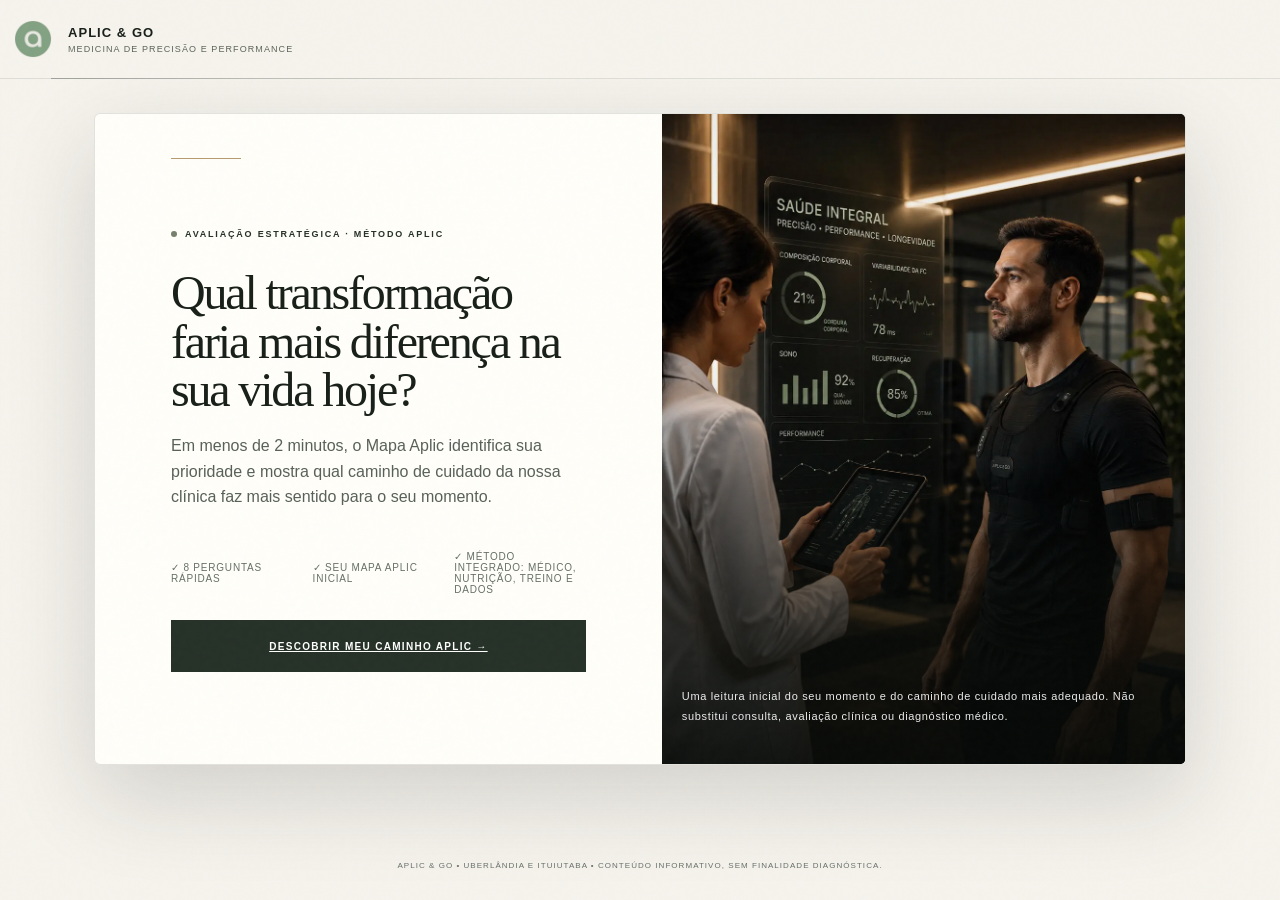
==== clinica.html @ 242507d2 "feat(funis): hospeda os dois funis em aplicgo.com/clinica e /dr-matheus - clinica.html (Instagram da" ====
<!doctype html>
<html lang="pt-BR">
<head>
  <meta charset="utf-8" />
  <meta name="viewport" content="width=device-width, initial-scale=1, viewport-fit=cover" />
  <meta name="theme-color" content="#6f7c5e" />
  <title>Avaliação Estratégica · Mapa Aplic | Aplic &amp; Go</title>

  <meta name="theme-color" content="#263128">
  <meta name="color-scheme" content="light">
  <meta name="format-detection" content="telephone=no">
  <meta name="description" content="Avaliação Estratégica da Aplic & Go: descubra sua prioridade e o caminho de cuidado do Método Aplic em menos de 2 minutos.">
  <link rel="preload" href="/assets/hero-clinica-m.webp" as="image" type="image/webp" media="(max-width:959px)">
  <link rel="preload" href="/assets/hero-clinica-d.webp" as="image" type="image/webp" media="(min-width:960px)">
  <link rel="icon" href="/assets/aplic-mark.png" type="image/png">

  <meta name="description" content="Avaliação estratégica de corpo, metabolismo, energia, performance e longevidade." />
  <style>
    :root{
      --olive:#6f7c5e;
      --olive-dark:#4c5842;
      --olive-soft:#aab39e;
      --nude:#d9c4ae;
      --sand:#eee6dc;
      --off:#fbfaf7;
      --ink:#1f2520;
      --muted:#687069;
      --line:#dfe3dc;
      --white:#ffffff;
      --danger:#a04444;
      --warning:#a3742f;
      --success:#496949;
      --shadow:0 24px 70px rgba(35,45,35,.12);
      --radius:24px;
    }
    *{box-sizing:border-box}
    html{scroll-behavior:smooth}
    body{
      margin:0;
      min-height:100vh;
      font-family:Inter, ui-sans-serif, -apple-system, BlinkMacSystemFont, "Segoe UI", sans-serif;
      color:var(--ink);
      background:
        radial-gradient(circle at 85% 10%, rgba(217,196,174,.40), transparent 30%),
        radial-gradient(circle at 10% 90%, rgba(111,124,94,.16), transparent 32%),
        var(--off);
    }
    button,input,select,textarea{font:inherit}
    button{cursor:pointer}
    a{color:inherit}
    .hidden{display:none!important}
    .app-shell{min-height:100vh; display:flex; flex-direction:column}
    .topbar{
      position:sticky; top:0; z-index:20;
      display:flex; align-items:center; justify-content:space-between;
      padding:16px clamp(18px,4vw,48px);
      background:rgba(251,250,247,.88);
      backdrop-filter:blur(16px);
      border-bottom:1px solid rgba(76,88,66,.08);
    }
    .brand{display:flex;align-items:center;gap:12px}
    .brand-mark{
      width:40px;height:40px;border-radius:50%;
      display:grid;place-items:center;
      background:var(--olive);color:white;font-weight:800;font-size:22px;
      box-shadow:0 8px 22px rgba(76,88,66,.24)
    }
    .brand-copy strong{display:block;font-size:14px;letter-spacing:.02em}
    .brand-copy span{font-size:12px;color:var(--muted)}
    .top-actions{display:flex;gap:8px}
    .ghost-btn{
      border:1px solid var(--line); background:rgba(255,255,255,.65);
      color:var(--ink); border-radius:999px; padding:10px 14px; font-weight:700;
    }
    .main{
      width:min(980px,100%);
      margin:0 auto;
      padding:28px clamp(16px,4vw,36px) 80px;
      flex:1;
    }
    .progress-wrap{margin-bottom:18px}
    .progress-meta{display:flex;justify-content:space-between;color:var(--muted);font-size:12px;margin-bottom:8px}
    .progress{height:7px;background:#e6e9e2;border-radius:999px;overflow:hidden}
    .progress > span{display:block;height:100%;width:0;background:linear-gradient(90deg,var(--olive),var(--olive-soft));transition:width .35s ease}
    .card{
      background:rgba(255,255,255,.9);
      border:1px solid rgba(76,88,66,.11);
      border-radius:var(--radius);
      box-shadow:var(--shadow);
      overflow:hidden;
    }
    .screen{display:none;animation:fade .24s ease}
    .screen.active{display:block}
    @keyframes fade{from{opacity:0;transform:translateY(8px)}to{opacity:1;transform:none}}
    .hero{
      display:grid;grid-template-columns:1.12fr .88fr;min-height:600px
    }
    .hero-copy{padding:clamp(30px,6vw,64px);display:flex;flex-direction:column;justify-content:center}
    .eyebrow{
      display:inline-flex;align-items:center;gap:8px;width:max-content;
      padding:8px 12px;border-radius:999px;background:#eef1eb;color:var(--olive-dark);
      font-size:12px;font-weight:800;letter-spacing:.08em;text-transform:uppercase
    }
    h1,h2,h3,p{margin-top:0}
    h1{font-size:clamp(38px,6vw,70px);line-height:1.02;letter-spacing:-.045em;margin:22px 0 18px}
    h2{font-size:clamp(28px,4vw,44px);line-height:1.08;letter-spacing:-.03em;margin-bottom:12px}
    h3{font-size:20px;margin-bottom:8px}
    .lead{font-size:clamp(17px,2vw,21px);line-height:1.55;color:#4d554e;max-width:650px}
    .trust-row{display:flex;gap:18px;flex-wrap:wrap;margin:26px 0;color:var(--muted);font-size:13px}
    .trust-row span{display:flex;gap:7px;align-items:center}
    .primary-btn,.secondary-btn{
      border:0;border-radius:14px;padding:15px 20px;font-weight:800;transition:.2s;
      display:inline-flex;align-items:center;justify-content:center;gap:8px
    }
    .primary-btn{background:var(--olive-dark);color:white;box-shadow:0 12px 26px rgba(76,88,66,.24)}
    .primary-btn:hover{transform:translateY(-1px);background:#404b38}
    .secondary-btn{background:#eef1eb;color:var(--olive-dark)}
    .hero-art{
      position:relative;min-height:420px;overflow:hidden;
      background:
        linear-gradient(160deg,rgba(33,43,33,.12),rgba(33,43,33,.5)),
        linear-gradient(135deg,#b7bda9,#6c775f 60%,#353e34);
    }
    .hero-art::before,.hero-art::after{
      content:"";position:absolute;border-radius:50%;border:1px solid rgba(255,255,255,.26)
    }
    .hero-art::before{width:410px;height:410px;right:-140px;top:-80px}
    .hero-art::after{width:260px;height:260px;left:-70px;bottom:-60px}
    .art-content{position:absolute;inset:0;padding:38px;display:flex;flex-direction:column;justify-content:flex-end;color:white}
    .art-number{font-family:Georgia,serif;font-size:84px;line-height:.8;opacity:.9}
    .art-content p{max-width:330px;line-height:1.5;margin-top:22px;color:rgba(255,255,255,.86)}
    .question{padding:clamp(26px,5vw,52px)}
    .question-head{margin-bottom:26px}
    .question-head small{display:block;color:var(--olive-dark);font-weight:800;text-transform:uppercase;letter-spacing:.08em;margin-bottom:10px}
    .question-head p{color:var(--muted);line-height:1.5}
    .options{display:grid;gap:12px}
    .options.two{grid-template-columns:repeat(2,minmax(0,1fr))}
    .option{
      position:relative;width:100%;text-align:left;border:1px solid var(--line);
      background:white;border-radius:16px;padding:17px 18px;color:var(--ink);
      transition:.18s;display:flex;align-items:flex-start;gap:12px;line-height:1.35
    }
    .option:hover{border-color:var(--olive-soft);transform:translateY(-1px)}
    .option.selected{border-color:var(--olive);background:#f0f3ed;box-shadow:0 0 0 2px rgba(111,124,94,.12)}
    .option-icon{
      flex:0 0 30px;width:30px;height:30px;border-radius:10px;background:#eef1eb;
      display:grid;place-items:center;color:var(--olive-dark);font-weight:900
    }
    .option strong{display:block;margin-bottom:3px}
    .option span{font-size:13px;color:var(--muted)}

    .micro-insight{
      margin-top:18px;padding:14px 16px;border-radius:14px;
      background:#f0f3ed;border:1px solid #dce3d7;
      color:#4b554b;font-size:13px;line-height:1.55
    }
    .micro-insight strong{color:var(--olive-dark)}
    .micro-insight a{color:var(--olive-dark);font-weight:800;text-decoration:underline;text-underline-offset:3px}

    .question-actions{display:flex;justify-content:space-between;gap:12px;margin-top:28px}
    .back-btn{border:0;background:transparent;color:var(--muted);font-weight:800;padding:14px}
    .range-box{padding:24px;background:#f6f7f4;border:1px solid var(--line);border-radius:18px}
    .range-value{font-size:48px;font-weight:900;color:var(--olive-dark);text-align:center}
    input[type="range"]{width:100%;accent-color:var(--olive);margin:18px 0}
    .range-labels{display:flex;justify-content:space-between;color:var(--muted);font-size:12px}
    .insight{
      padding:clamp(28px,5vw,52px);
      background:linear-gradient(145deg,#374137,#596450);
      color:white;min-height:430px;display:flex;flex-direction:column;justify-content:center
    }
    .insight .eyebrow{background:rgba(255,255,255,.12);color:white}
    .insight h2{max-width:720px;margin-top:22px}
    .insight p{max-width:720px;color:rgba(255,255,255,.82);font-size:17px;line-height:1.65}
    .source{
      margin-top:20px;padding-top:18px;border-top:1px solid rgba(255,255,255,.18);
      font-size:12px;color:rgba(255,255,255,.72);line-height:1.5
    }
    .source a{text-decoration:underline;text-underline-offset:3px}
    .form-grid{display:grid;grid-template-columns:repeat(2,minmax(0,1fr));gap:15px}
    .field{display:flex;flex-direction:column;gap:7px}
    .field.full{grid-column:1/-1}
    label{font-size:13px;font-weight:800;color:#3f463f}
    input[type="text"],input[type="email"],input[type="tel"],input[type="number"],input[type="date"],select,textarea{
      width:100%;border:1px solid var(--line);border-radius:13px;padding:14px 15px;
      background:white;color:var(--ink);outline:none
    }
    input:focus,select:focus,textarea:focus{border-color:var(--olive);box-shadow:0 0 0 3px rgba(111,124,94,.12)}
    textarea{min-height:105px;resize:vertical}
    .consent{display:flex;gap:10px;align-items:flex-start;margin-top:18px;color:var(--muted);font-size:12px;line-height:1.45}
    .consent input{margin-top:3px;accent-color:var(--olive)}
    .result{padding:clamp(28px,6vw,60px)}
    .result-badge{display:inline-flex;padding:8px 12px;border-radius:999px;background:#eef1eb;color:var(--olive-dark);font-weight:900;font-size:12px}
    .result-grid{display:grid;grid-template-columns:1.2fr .8fr;gap:20px;margin-top:24px}
    .result-panel{border:1px solid var(--line);border-radius:18px;padding:22px;background:#fafbf8}
    .result-panel p{color:var(--muted);line-height:1.58}
    .result-list{display:grid;gap:10px;margin:16px 0 0;padding:0;list-style:none}
    .result-list li{display:flex;gap:9px;align-items:flex-start}
    .result-list li::before{content:"✓";color:var(--olive-dark);font-weight:900}
    .score-ring{
      width:150px;height:150px;border-radius:50%;margin:0 auto 16px;
      display:grid;place-items:center;background:conic-gradient(var(--olive) 0deg,#e4e8e0 0deg);
      position:relative
    }
    .score-ring::before{content:"";position:absolute;width:118px;height:118px;border-radius:50%;background:white}
    .score-ring strong{position:relative;font-size:40px;color:var(--olive-dark)}
    .score-note{text-align:center;font-size:12px;color:var(--muted)}
    footer{padding:22px;text-align:center;color:var(--muted);font-size:11px}
    .toast{
      position:fixed;right:18px;bottom:18px;z-index:100;
      background:#202720;color:white;padding:13px 16px;border-radius:12px;box-shadow:var(--shadow);
      opacity:0;transform:translateY(10px);pointer-events:none;transition:.2s
    }
    .toast.show{opacity:1;transform:none}
    /* ADMIN */
    .admin-shell{min-height:100vh;background:#f4f5f2}
    .admin-header{
      display:flex;justify-content:space-between;align-items:center;gap:16px;
      padding:18px clamp(18px,4vw,44px);background:#263027;color:white;position:sticky;top:0;z-index:30
    }
    .admin-header h1{font-size:20px;margin:0;letter-spacing:-.01em}
    .admin-actions{display:flex;gap:8px;flex-wrap:wrap}
    .admin-actions button{border:1px solid rgba(255,255,255,.18);background:rgba(255,255,255,.08);color:white;border-radius:10px;padding:9px 11px;font-weight:800}
    .admin-main{max-width:1500px;margin:auto;padding:24px}
    .metrics{display:grid;grid-template-columns:repeat(4,minmax(0,1fr));gap:14px;margin-bottom:18px}
    .metric{background:white;border:1px solid #e0e3dd;border-radius:16px;padding:18px}
    .metric span{color:var(--muted);font-size:12px;font-weight:800;text-transform:uppercase;letter-spacing:.06em}
    .metric strong{display:block;font-size:32px;margin-top:6px}
    .filters{display:grid;grid-template-columns:2fr repeat(4,1fr);gap:10px;background:white;padding:14px;border:1px solid #e0e3dd;border-radius:16px;margin-bottom:14px}
    .filters input,.filters select{padding:10px 12px}
    .table-wrap{overflow:auto;background:white;border:1px solid #e0e3dd;border-radius:16px}
    table{width:100%;border-collapse:collapse;min-width:1050px}
    th,td{padding:13px 14px;border-bottom:1px solid #edf0ea;text-align:left;vertical-align:top;font-size:13px}
    th{font-size:11px;text-transform:uppercase;letter-spacing:.07em;color:var(--muted);background:#fafbf8;position:sticky;top:0}
    tr:hover td{background:#fbfcfa}
    .pill{display:inline-flex;padding:5px 9px;border-radius:999px;font-weight:900;font-size:11px}
    .pill.a,.pill.alta{background:#e6f0e5;color:#3d633f}
    .pill.b,.pill.media{background:#fff0d7;color:#8c6429}
    .pill.c,.pill.baixa{background:#f3e5e5;color:#8d4141}
    .link-btn{border:0;background:transparent;color:var(--olive-dark);font-weight:900;text-decoration:underline;text-underline-offset:3px}
    .empty{padding:50px;text-align:center;color:var(--muted)}
    .modal{
      position:fixed;inset:0;z-index:80;background:rgba(20,25,20,.55);
      display:none;align-items:center;justify-content:center;padding:18px
    }
    .modal.open{display:flex}
    .modal-card{width:min(900px,100%);max-height:92vh;overflow:auto;background:white;border-radius:20px;box-shadow:var(--shadow)}
    .modal-head{display:flex;justify-content:space-between;gap:12px;padding:20px 22px;border-bottom:1px solid var(--line);position:sticky;top:0;background:white;z-index:2}
    .modal-head h2{font-size:24px;margin:0}
    .close-btn{border:0;width:36px;height:36px;border-radius:50%;background:#edf0ea;font-size:20px}
    .modal-body{padding:22px}
    .detail-grid{display:grid;grid-template-columns:repeat(3,minmax(0,1fr));gap:12px}
    .detail{background:#f7f8f5;border-radius:12px;padding:13px}
    .detail span{display:block;color:var(--muted);font-size:11px;text-transform:uppercase;font-weight:800;margin-bottom:5px}
    .detail strong{font-size:14px;word-break:break-word}
    .section-title{font-size:13px;text-transform:uppercase;letter-spacing:.08em;color:var(--olive-dark);margin:24px 0 10px}
    .message-box{background:#edf2ea;border:1px solid #dbe5d6;border-radius:14px;padding:16px;line-height:1.55}
    .admin-form{display:grid;grid-template-columns:repeat(2,minmax(0,1fr));gap:12px}
    .login-card{width:min(430px,100%);background:white;border-radius:20px;padding:30px;box-shadow:var(--shadow)}
    .login-card h2{margin-bottom:8px}
    .login-card p{color:var(--muted);line-height:1.5}
    .login-card .primary-btn{width:100%;margin-top:14px}
    @media (max-width:760px){
      .topbar{padding:12px 16px}
      .main{padding:18px 12px 60px}
      .hero{grid-template-columns:1fr;min-height:unset}
      .hero-copy{padding:30px 24px}
      .hero-art{min-height:260px}
      .options.two,.form-grid,.result-grid{grid-template-columns:1fr}
      .field.full{grid-column:auto}
      .question{padding:25px 20px}
      .question-actions{position:sticky;bottom:8px;background:rgba(255,255,255,.9);backdrop-filter:blur(12px);padding:8px;border-radius:14px}
      .metrics{grid-template-columns:repeat(2,1fr)}
      .filters{grid-template-columns:1fr 1fr}
      .filters input:first-child{grid-column:1/-1}
      .admin-main{padding:14px}
      .admin-header{align-items:flex-start}
      .admin-actions{justify-content:flex-end}
      .detail-grid,.admin-form{grid-template-columns:1fr}
    }
    .runtime-banner{display:none;margin:0 auto 14px;width:min(980px,calc(100% - 24px));padding:12px 15px;border-radius:12px;background:#fff0d7;color:#6b4d1f;font-size:13px;line-height:1.45;border:1px solid #efd7ad}
    .runtime-banner.show{display:block}
    @media (max-width:430px){
      h1{font-size:41px}
      .brand-copy span{display:none}
      .ghost-btn{padding:9px 11px}
      .metrics{grid-template-columns:1fr 1fr}
      .metric strong{font-size:27px}
    }
  
/* =========================================================
   APLIC&GO — REFINED EDITORIAL SYSTEM
   Visual layer only. Existing copy and funnel logic preserved.
   ========================================================= */
:root{
  --olive:#76806c;
  --olive-dark:#263128;
  --olive-deep:#172019;
  --olive-soft:#a8b39f;
  --sage:#cfd7c9;
  --nude:#d7c5b2;
  --sand:#ece5db;
  --off:#f6f3ed;
  --ink:#182019;
  --muted:#667067;
  --line:rgba(39,49,40,.15);
  --white:#fffefa;
  --gold:#b79a70;
  --shadow:0 32px 90px rgba(26,34,28,.16);
  --radius:6px;
}

html{background:var(--off)}
body{
  background:
    linear-gradient(rgba(246,243,237,.90),rgba(246,243,237,.96)),
    repeating-linear-gradient(90deg,rgba(38,49,40,.018) 0,rgba(38,49,40,.018) 1px,transparent 1px,transparent 64px),
    var(--off);
  color:var(--ink);
  font-family:Inter, ui-sans-serif, -apple-system, BlinkMacSystemFont, "Segoe UI", sans-serif;
}
body::before{
  content:"";
  position:fixed;
  inset:0;
  pointer-events:none;
  opacity:.035;
  z-index:999;
  background-image:url("data:image/svg+xml,%3Csvg viewBox='0 0 180 180' xmlns='http://www.w3.org/2000/svg'%3E%3Cfilter id='n'%3E%3CfeTurbulence type='fractalNoise' baseFrequency='.82' numOctaves='3' stitchTiles='stitch'/%3E%3C/filter%3E%3Crect width='100%25' height='100%25' filter='url(%23n)' opacity='.55'/%3E%3C/svg%3E");
}

.topbar{
  position:sticky;
  padding:20px clamp(20px,4vw,58px);
  background:rgba(246,243,237,.88);
  border-bottom:1px solid rgba(39,49,40,.11);
  box-shadow:none;
}
.topbar::after{
  content:"";
  position:absolute;
  left:clamp(20px,4vw,58px);
  right:clamp(20px,4vw,58px);
  bottom:-1px;
  height:1px;
  background:linear-gradient(90deg,var(--olive-dark),transparent 38%);
  opacity:.35;
}
.brand{gap:16px}
.brand-mark{
  width:42px;
  height:42px;
  border-radius:50%;
  background:var(--olive);
  color:var(--white);
  box-shadow:none;
  font-family:Georgia,"Times New Roman",serif;
  font-size:27px;
  font-weight:400;
  line-height:1;
}
.brand-mark span{transform:translateY(-1px)}
.brand-copy strong{
  font-size:13px;
  letter-spacing:.08em;
  text-transform:uppercase;
  font-weight:700;
}
.brand-copy span{
  margin-top:4px;
  color:#727a72;
  letter-spacing:.12em;
  text-transform:uppercase;
  font-size:9px;
}

.ghost-btn{
  padding:11px 17px;
  border-radius:0;
  border:1px solid rgba(38,49,40,.25);
  background:transparent;
  color:var(--olive-dark);
  text-transform:uppercase;
  letter-spacing:.12em;
  font-size:10px;
}
.ghost-btn:hover{background:var(--olive-dark);color:white}

.main{
  width:min(1120px,100%);
  padding-top:34px;
}
.progress-wrap{margin-bottom:18px}
.progress-meta{
  font-size:9px;
  letter-spacing:.16em;
  text-transform:uppercase;
}
.progress{height:2px;background:rgba(38,49,40,.11);border-radius:0}
.progress > span{background:linear-gradient(90deg,var(--olive-dark),var(--gold));}

.card{
  background:rgba(255,254,250,.94);
  border:1px solid rgba(38,49,40,.13);
  border-radius:var(--radius);
  box-shadow:var(--shadow);
}

.hero{
  grid-template-columns:1.04fr .96fr;
  min-height:650px;
}
.hero-copy{
  padding:clamp(38px,6vw,76px);
  position:relative;
}
.hero-copy::before{
  content:"";
  position:absolute;
  width:70px;
  height:1px;
  left:clamp(38px,6vw,76px);
  top:44px;
  background:var(--gold);
}
.eyebrow{
  margin-top:22px;
  border-radius:0;
  background:transparent;
  color:var(--olive-dark);
  padding:0;
  font-size:9px;
  letter-spacing:.2em;
}
.eyebrow::before{
  content:"";
  width:6px;
  height:6px;
  border-radius:50%;
  background:var(--olive);
}
h1,h2,h3{font-family:Georgia,"Times New Roman",serif;font-weight:400}
h1{
  max-width:720px;
  font-size:clamp(46px,6vw,78px);
  letter-spacing:-.045em;
  line-height:.98;
  margin:32px 0 24px;
}
h2{
  font-size:clamp(32px,4.5vw,50px);
  letter-spacing:-.03em;
  line-height:1.04;
}
h3{font-size:23px}
.lead{
  max-width:690px;
  color:#586159;
  font-size:clamp(16px,1.7vw,19px);
  line-height:1.72;
}
.trust-row{
  margin:32px 0;
  gap:22px;
  font-size:10px;
  letter-spacing:.08em;
  text-transform:uppercase;
}
.trust-row span{gap:8px}
.primary-btn,.secondary-btn{
  border-radius:0;
  min-height:52px;
  padding:15px 24px;
  text-transform:uppercase;
  letter-spacing:.13em;
  font-size:10px;
  font-weight:800;
}
.primary-btn{
  background:var(--olive-dark);
  box-shadow:none;
}
.primary-btn:hover{
  background:var(--olive-deep);
  transform:translateY(-2px);
  box-shadow:0 12px 28px rgba(23,32,25,.18);
}
.secondary-btn{
  border:1px solid rgba(38,49,40,.2);
  background:transparent;
}
.hero-art{
  min-height:520px;
  background:
    linear-gradient(180deg,rgba(19,25,20,.02),rgba(19,25,20,.34)),
    url("assets/hero.jpg") center center/cover no-repeat;
}
.hero-art::before{
  width:72%;
  height:72%;
  border-radius:50%;
  border:1px solid rgba(255,255,255,.32);
  right:-30%;
  top:-18%;
}
.hero-art::after{
  width:44%;
  height:44%;
  border-radius:50%;
  border:1px solid rgba(255,255,255,.22);
  left:-18%;
  bottom:-20%;
}
.art-content{
  padding:42px;
  background:linear-gradient(180deg,transparent 52%,rgba(16,23,18,.72));
}
.art-number{
  font-family:Georgia,"Times New Roman",serif;
  font-weight:400;
  letter-spacing:-.08em;
}
.art-content p{
  font-size:12px;
  letter-spacing:.06em;
  line-height:1.8;
  max-width:350px;
}

.question{
  padding:clamp(34px,6vw,68px);
}
.question-head{
  max-width:780px;
  margin-bottom:32px;
}
.question-head small{
  color:var(--olive);
  font-size:9px;
  letter-spacing:.2em;
}
.question-head p{
  max-width:650px;
  color:#6a726b;
}
.options{gap:10px}
.option{
  border-radius:0;
  border:1px solid rgba(38,49,40,.15);
  padding:20px 20px;
  background:rgba(255,254,250,.82);
  min-height:82px;
  align-items:center;
}
.option::after{
  content:"";
  position:absolute;
  right:15px;
  top:50%;
  width:22px;
  height:1px;
  background:rgba(38,49,40,.25);
  transform:translateY(-50%);
}
.option:hover{
  border-color:var(--olive);
  background:#f1f2ed;
  transform:none;
}
.option.selected{
  border-color:var(--olive-dark);
  background:var(--olive-dark);
  color:white;
  box-shadow:none;
}
.option.selected::after{background:rgba(255,255,255,.55)}
.option.selected span{color:rgba(255,255,255,.68)}
.option.selected .option-icon{
  color:var(--olive-dark);
  background:var(--sage);
}
.option-icon{
  border-radius:50%;
  background:#e4e8df;
  font-family:Georgia,"Times New Roman",serif;
  font-weight:400;
}
.option strong{
  font-family:Georgia,"Times New Roman",serif;
  font-size:17px;
  font-weight:400;
}
.option span{
  margin-top:5px;
  line-height:1.5;
  font-size:12px;
}
.back-btn{
  text-transform:uppercase;
  letter-spacing:.13em;
  font-size:9px;
}
.question-actions{
  margin-top:34px;
  border-top:1px solid rgba(38,49,40,.1);
  padding-top:20px;
}
.range-box{
  border-radius:0;
  background:#f0f1ec;
  padding:32px;
}
.range-value{
  font-family:Georgia,"Times New Roman",serif;
  font-size:58px;
  font-weight:400;
}
input[type="range"]{accent-color:var(--olive-dark)}
.range-labels{
  text-transform:uppercase;
  letter-spacing:.1em;
  font-size:9px;
}
.micro-insight{
  border-radius:0;
  padding:18px 20px;
  background:#eef0ea;
  border:0;
  border-left:2px solid var(--olive);
  font-family:Georgia,"Times New Roman",serif;
  font-size:14px;
  line-height:1.65;
}
.micro-insight strong{
  font-family:Inter,ui-sans-serif,sans-serif;
  text-transform:uppercase;
  letter-spacing:.09em;
  font-size:10px;
}

.form-grid{gap:16px}
label{
  font-size:9px;
  letter-spacing:.13em;
  text-transform:uppercase;
}
input[type="text"],input[type="email"],input[type="tel"],input[type="number"],input[type="date"],select,textarea{
  border-radius:0;
  border:0;
  border-bottom:1px solid rgba(38,49,40,.28);
  background:transparent;
  padding:15px 2px;
}
input:focus,select:focus,textarea:focus{
  border-color:var(--olive-dark);
  box-shadow:none;
}
.consent{
  border-top:1px solid rgba(38,49,40,.1);
  padding-top:18px;
}

.result{padding:clamp(36px,6vw,70px)}
.result-badge{
  border-radius:0;
  padding:0 0 10px;
  border-bottom:1px solid var(--gold);
  background:transparent;
  text-transform:uppercase;
  letter-spacing:.16em;
  font-size:9px;
}
.result-grid{gap:14px}
.result-panel{
  border-radius:0;
  padding:28px;
  background:#f2f2ed;
}
.score-ring{
  width:150px;height:150px;
  background:conic-gradient(var(--olive) 360deg,#e4e8e0 0deg);
}
.score-ring::before{background:#f2f2ed}
.score-ring strong{
  font-family:Georgia,"Times New Roman",serif;
  font-weight:400;
}

footer{
  text-transform:uppercase;
  letter-spacing:.13em;
  font-size:8px;
  padding:30px;
}

/* ADMIN */
.admin-shell{background:#eeeee9}
.admin-header{
  background:var(--olive-deep);
  padding:22px clamp(20px,4vw,54px);
}
.admin-header h1{
  font-family:Georgia,"Times New Roman",serif;
  font-size:25px;
  font-weight:400;
}
.admin-actions button{
  border-radius:0;
  text-transform:uppercase;
  letter-spacing:.1em;
  font-size:9px;
}
.metric,.filters,.table-wrap,.modal-card,.login-card{
  border-radius:0;
  box-shadow:none;
}
.metric{
  border-top:2px solid var(--olive);
  padding:22px;
}
.metric strong{
  font-family:Georgia,"Times New Roman",serif;
  font-weight:400;
}
th{
  background:#f0f1ec;
  letter-spacing:.12em;
}
.pill{border-radius:0}
.modal-card{border:1px solid rgba(38,49,40,.18)}
.modal-head h2{
  font-family:Georgia,"Times New Roman",serif;
  font-weight:400;
}
.close-btn{border-radius:0}
.detail,.message-box{border-radius:0}
.message-box{border-left:2px solid var(--olive);background:#edf0e9}

@media (max-width:760px){
  .topbar{padding:14px 16px}
  .topbar::after{left:16px;right:16px}
  .hero{grid-template-columns:1fr}
  .hero-copy{padding:40px 24px 34px}
  .hero-copy::before{left:24px;top:27px}
  .hero-art{min-height:390px;background-position:center 38%}
  .art-content{padding:26px}
  h1{font-size:43px;line-height:1.02}
  .question{padding:32px 20px}
  .options.two{grid-template-columns:1fr}
  .option{min-height:72px}
  .question-actions{
    border:1px solid rgba(38,49,40,.11);
    border-radius:0;
    padding:9px;
    background:rgba(246,243,237,.94);
  }
}


/* =========================================================
   V5 — MOBILE-FIRST HARDENING
   Mantém a direção editorial da Aplic&Go e evita sobreposição.
   ========================================================= */

*,
*::before,
*::after{
  box-sizing:border-box;
}

html{
  width:100%;
  max-width:100%;
  overflow-x:hidden;
  -webkit-text-size-adjust:100%;
  text-size-adjust:100%;
}

body{
  width:100%;
  min-width:0;
  max-width:100%;
  overflow-x:hidden;
}

img,
svg,
video,
canvas{
  display:block;
  max-width:100%;
  height:auto;
}

button,
input,
select,
textarea{
  max-width:100%;
  min-width:0;
  font:inherit;
}

.main,
.card,
.hero,
.hero-copy,
.hero-art,
.question,
.result,
.result-grid,
.form-grid,
.options,
.admin-main,
.metrics,
.filters,
.table-wrap{
  min-width:0;
  max-width:100%;
}

/* Breakpoints are progressive enhancement: mobile is the base. */
.main{
  width:100%;
  padding:18px 14px 38px;
}

.topbar{
  position:relative;
  width:100%;
  min-height:auto;
  padding:13px 14px;
  gap:10px;
  align-items:center;
}

.brand{
  min-width:0;
  flex:1 1 auto;
}

.brand-mark{
  flex:0 0 38px;
  width:38px;
  height:38px;
}

.brand-copy{
  min-width:0;
}

.brand-copy strong,
.brand-copy span{
  display:block;
  max-width:100%;
  overflow:hidden;
  text-overflow:ellipsis;
  white-space:nowrap;
}

.topbar .ghost-btn{
  flex:0 0 auto;
  min-height:38px;
  padding:9px 11px;
  font-size:9px;
}

.progress-wrap{
  width:100%;
  margin-bottom:12px;
}

.progress-meta{
  gap:8px;
}

.card{
  width:100%;
  overflow:hidden;
}

.hero{
  display:flex;
  flex-direction:column;
  min-height:0;
}

.hero-copy{
  width:100%;
  padding:38px 21px 30px;
  order:1;
}

.hero-copy::before{
  left:21px;
  top:25px;
  width:48px;
}

.eyebrow{
  max-width:100%;
  line-height:1.5;
}

h1{
  max-width:100%;
  margin:28px 0 18px;
  font-size:clamp(36px,10.8vw,48px);
  line-height:1.01;
  overflow-wrap:anywhere;
  hyphens:auto;
}

h2{
  max-width:100%;
  font-size:clamp(30px,8.7vw,42px);
  line-height:1.05;
  overflow-wrap:anywhere;
}

.lead{
  max-width:100%;
  font-size:16px;
  line-height:1.62;
}

.trust-row{
  display:grid;
  grid-template-columns:1fr;
  gap:10px;
  margin:25px 0;
}

.trust-row span{
  min-width:0;
}

.hero-copy .primary-btn,
.hero-copy .secondary-btn{
  width:100%;
}

.hero-art{
  background-image:url("assets/hero.jpg");
  background-image:-webkit-image-set(url("assets/hero-m.webp") 1x);
  background-image:image-set(url("assets/hero-m.webp") type("image/webp"), url("assets/hero.jpg") type("image/jpeg"));
  order:2;
  width:100%;
  min-height:320px;
  aspect-ratio:4 / 4.3;
  background-position:center 36%;
}

.art-content{
  width:100%;
  padding:22px 20px;
}

.art-number{
  font-size:clamp(44px,14vw,68px);
}

.art-content p{
  max-width:100%;
  font-size:11px;
}

.question{
  width:100%;
  padding:29px 18px 20px;
}

.question-head{
  width:100%;
  margin-bottom:24px;
}

.question-head p{
  max-width:100%;
  font-size:14px;
  line-height:1.6;
}

.options,
.options.two,
.options.three{
  display:grid;
  grid-template-columns:minmax(0,1fr);
  width:100%;
  gap:9px;
}

.option{
  position:relative;
  display:grid;
  grid-template-columns:38px minmax(0,1fr);
  width:100%;
  min-width:0;
  min-height:70px;
  padding:15px 42px 15px 13px;
  gap:11px;
}

.option > div,
.option-copy{
  min-width:0;
}

.option strong,
.option span{
  max-width:100%;
  overflow-wrap:anywhere;
}

.option strong{
  font-size:16px;
  line-height:1.22;
}

.option span{
  font-size:12px;
  line-height:1.42;
}

.option::after{
  right:12px;
  width:17px;
}

.option-icon{
  width:38px;
  height:38px;
  flex:0 0 38px;
}

.range-box{
  width:100%;
  padding:24px 16px;
}

.range-value{
  font-size:50px;
}

input[type="range"]{
  width:100%;
}

.micro-insight{
  width:100%;
  padding:16px;
  overflow-wrap:anywhere;
}

.question-actions{
  position:static;
  display:grid;
  grid-template-columns:minmax(0,.72fr) minmax(0,1.28fr);
  width:100%;
  gap:8px;
  margin-top:24px;
  padding:9px 0 0;
  background:transparent;
  border:0;
  border-top:1px solid rgba(38,49,40,.1);
}

.question-actions button{
  width:100%;
  min-width:0;
  min-height:48px;
  padding:12px 10px;
  white-space:normal;
  line-height:1.25;
}

.form-grid{
  display:grid;
  grid-template-columns:minmax(0,1fr);
  width:100%;
  gap:15px;
}

.field,
.field.full{
  width:100%;
  grid-column:auto;
  min-width:0;
}

input[type="text"],
input[type="email"],
input[type="tel"],
input[type="number"],
input[type="date"],
select,
textarea{
  display:block;
  width:100%;
  min-height:48px;
  font-size:16px; /* evita zoom automático no iPhone */
}

select{
  padding-right:30px;
}

.consent{
  display:grid;
  grid-template-columns:20px minmax(0,1fr);
  align-items:start;
  gap:10px;
  width:100%;
}

.result{
  width:100%;
  padding:31px 18px;
}

.result-grid{
  display:grid;
  grid-template-columns:minmax(0,1fr);
  width:100%;
  gap:12px;
}

.result-panel{
  width:100%;
  padding:22px 17px;
}

.score-ring{
  width:128px;
  height:128px;
}

.result .primary-btn,
.result .secondary-btn{
  width:100%;
}

/* Painel administrativo responsivo */
.admin-header{
  display:grid;
  grid-template-columns:minmax(0,1fr);
  gap:14px;
  padding:18px 14px;
}

.admin-header h1{
  max-width:100%;
  font-size:23px;
  overflow-wrap:anywhere;
}

.admin-actions{
  display:grid;
  grid-template-columns:repeat(2,minmax(0,1fr));
  width:100%;
  gap:8px;
}

.admin-actions button{
  width:100%;
  min-width:0;
  padding:11px 8px;
  white-space:normal;
}

.admin-main{
  width:100%;
  padding:16px 12px 32px;
}

.metrics{
  display:grid;
  grid-template-columns:repeat(2,minmax(0,1fr));
  gap:9px;
}

.metric{
  min-width:0;
  padding:17px 13px;
}

.metric strong{
  font-size:27px;
}

.filters{
  display:grid;
  grid-template-columns:minmax(0,1fr);
  width:100%;
  gap:9px;
  padding:12px;
}

.filters input,
.filters select{
  width:100%;
}

.table-wrap{
  width:100%;
  overflow-x:auto;
  -webkit-overflow-scrolling:touch;
  border:1px solid rgba(38,49,40,.1);
}

table{
  min-width:860px;
}

.modal{
  align-items:flex-end;
  padding:0;
}

.modal-card{
  width:100%;
  max-width:100%;
  max-height:92dvh;
  margin:0;
  overflow-y:auto;
  border-radius:0;
}

.modal-head{
  position:sticky;
  top:0;
  z-index:2;
  background:var(--white);
  padding:17px 15px;
}

.modal-body{
  padding:16px 14px 28px;
}

.detail-grid{
  display:grid;
  grid-template-columns:minmax(0,1fr);
  gap:9px;
}

.login-card{
  width:calc(100% - 28px);
  padding:24px 18px;
}

/* Celulares muito estreitos */
@media (max-width:374px){
  .topbar{
    align-items:flex-start;
  }

  .brand-copy span{
    display:none;
  }

  .topbar .ghost-btn{
    padding:8px 9px;
  }

  h1{
    font-size:34px;
  }

  h2{
    font-size:29px;
  }

  .question-actions{
    grid-template-columns:1fr;
  }

  .question-actions .back-btn{
    order:2;
  }

  .question-actions .primary-btn{
    order:1;
  }

  .metrics{
    grid-template-columns:1fr;
  }
}

/* Tablets */
@media (min-width:600px){
  .main{
    padding:26px 24px 50px;
  }

  .topbar{
    padding:16px 24px;
  }

  .hero-copy{
    padding:48px 38px 38px;
  }

  .hero-copy::before{
    left:38px;
  }

  .hero-art{
    aspect-ratio:16 / 9;
    min-height:390px;
  }

  .trust-row{
    grid-template-columns:repeat(3,minmax(0,1fr));
  }

  .question,
  .result{
    padding:42px 36px 30px;
  }

  .options.two{
    grid-template-columns:repeat(2,minmax(0,1fr));
  }

  .form-grid{
    grid-template-columns:repeat(2,minmax(0,1fr));
  }

  .field.full{
    grid-column:1 / -1;
  }

  .result-grid{
    grid-template-columns:repeat(2,minmax(0,1fr));
  }

  .admin-header{
    grid-template-columns:minmax(0,1fr) auto;
    align-items:center;
  }

  .admin-actions{
    width:auto;
  }

  .filters{
    grid-template-columns:repeat(2,minmax(0,1fr));
  }

  .detail-grid{
    grid-template-columns:repeat(2,minmax(0,1fr));
  }
}

/* Desktop: recupera a modelagem editorial em duas colunas */
@media (min-width:960px){
  .main{
    width:min(1120px,100%);
    padding:34px 28px 58px;
  }

  .topbar{
    position:sticky;
    padding:20px clamp(28px,4vw,58px);
  }

  .hero{
    display:grid;
    grid-template-columns:minmax(0,1.04fr) minmax(0,.96fr);
    min-height:650px;
  }

  .hero-copy{
    order:initial;
    padding:clamp(48px,6vw,76px);
  }

  .hero-copy::before{
    left:clamp(48px,6vw,76px);
    top:44px;
    width:70px;
  }

  .hero-art{
    order:initial;
    min-height:650px;
    height:100%;
    aspect-ratio:auto;
    background-image:url("assets/hero.jpg");
    background-image:-webkit-image-set(url("assets/hero-d.webp") 1x);
    background-image:image-set(url("assets/hero-d.webp") type("image/webp"), url("assets/hero.jpg") type("image/jpeg"));
  }

  .question{
    padding:clamp(42px,6vw,68px);
  }

  .options.two{
    grid-template-columns:repeat(2,minmax(0,1fr));
  }

  .question-actions{
    display:flex;
    justify-content:space-between;
    align-items:center;
  }

  .question-actions button{
    width:auto;
    min-width:150px;
  }

  .admin-main{
    padding:28px clamp(24px,4vw,56px) 44px;
  }

  .metrics{
    grid-template-columns:repeat(4,minmax(0,1fr));
  }

  .filters{
    grid-template-columns:2fr repeat(3,minmax(140px,1fr));
  }

  .modal{
    align-items:center;
    padding:24px;
  }

  .modal-card{
    width:min(960px,100%);
    max-height:90vh;
  }
}


@supports (padding: max(0px)){
  .topbar{
    padding-left:max(14px,env(safe-area-inset-left));
    padding-right:max(14px,env(safe-area-inset-right));
  }
  .main{
    padding-left:max(14px,env(safe-area-inset-left));
    padding-right:max(14px,env(safe-area-inset-right));
    padding-bottom:max(38px,env(safe-area-inset-bottom));
  }
  .modal-body{
    padding-bottom:max(28px,env(safe-area-inset-bottom));
  }
}


.brand-mark.portrait{
background-image:url("assets/face.jpg") !important;
background-image:-webkit-image-set(url("assets/face.webp") 1x) !important;
background-image:image-set(url("assets/face.webp") type("image/webp"), url("assets/face.jpg") type("image/jpeg")) !important;
background-position:center center !important;
background-size:cover !important;
background-repeat:no-repeat !important;
border-radius:50%;
border:2px solid rgba(255,255,255,.85);
box-shadow:0 8px 20px rgba(0,0,0,.18);
}
.brand-mark.portrait::before,
.brand-mark.portrait::after{display:none!important;}

/* =========================================================
   CLÍNICA — hero institucional sem foto + acessibilidade + toque
   ========================================================= */
.hero-art{
  background-image:
    radial-gradient(135% 95% at 82% 6%, rgba(183,154,112,.24), transparent 56%),
    linear-gradient(158deg,#35422f 0%,#263128 46%,#131b15 100%) !important;
  background-color:#20291f;
}
.hero-art::before{width:72%;height:72%;border:1px solid rgba(183,154,112,.30);right:-26%;top:-16%}
.hero-art::after{width:46%;height:46%;border:1px solid rgba(255,255,255,.14);left:-16%;bottom:-18%}
.art-content{background:linear-gradient(180deg,transparent 38%,rgba(9,13,10,.55)) !important}
.art-number{font-family:Georgia,"Times New Roman",serif;font-weight:400;font-size:clamp(28px,7.5vw,44px);letter-spacing:.01em;line-height:1;color:rgba(255,255,255,.94)}
.art-content p{color:rgba(255,255,255,.82)}

/* Marca institucional no cabeçalho (monograma serifado) */
.brand-mark{font-family:Georgia,"Times New Roman",serif;font-weight:400}

/* Foco visível robusto (WCAG 2.4.7) */
a:focus-visible,button:focus-visible,
input:focus-visible,select:focus-visible,textarea:focus-visible{
  outline:2px solid var(--olive-dark);
  outline-offset:2px;
  box-shadow:0 0 0 3px rgba(111,124,94,.20);
}

/* Alvos de toque >= 44px + legibilidade de rótulos no celular */
.close-btn{min-width:44px;min-height:44px}
@media (max-width:600px){
  label{font-size:11px;letter-spacing:.06em}
  .question-head small,.progress-meta{font-size:10px}
  .close-btn{width:44px;height:44px;font-size:24px}
  .link-btn{display:inline-block;padding:12px 10px;min-height:44px}
  #loginModal{align-items:center;padding:16px}
}

/* Contraste (WCAG 1.4.3) */
.question-head small{color:var(--olive-dark)}
.brand-copy span{color:#5b6459}
.source,.source a{color:rgba(255,255,255,.92)}

/* UTM não estoura o modal no mobile */
.detail{overflow-wrap:anywhere;word-break:break-word}

/* Respeita "reduzir movimento" */
@media (prefers-reduced-motion:reduce){
  *{animation-duration:.001ms !important;transition-duration:.001ms !important}
  html{scroll-behavior:auto}
  body::before{display:none}
}

/* ===== HERO com foto (cena Aplic) + marca do logo ===== */
.hero-art{
  background-image:
    linear-gradient(180deg,rgba(9,13,10,.10) 0%,transparent 32%,rgba(9,13,10,.62) 100%),
    url("assets/hero-clinica.jpg") !important;
  background-image:
    linear-gradient(180deg,rgba(9,13,10,.10) 0%,transparent 32%,rgba(9,13,10,.62) 100%),
    -webkit-image-set(url("assets/hero-clinica-m.webp") 1x) !important;
  background-image:
    linear-gradient(180deg,rgba(9,13,10,.10) 0%,transparent 32%,rgba(9,13,10,.62) 100%),
    image-set(url("assets/hero-clinica-m.webp") type("image/webp"), url("assets/hero-clinica.jpg") type("image/jpeg")) !important;
  background-size:cover !important;
  background-position:center 30% !important;
  background-repeat:no-repeat !important;
  background-color:#141b16;
}
@media (min-width:960px){
  .hero-art{
    background-image:
      linear-gradient(180deg,rgba(9,13,10,.08) 0%,transparent 34%,rgba(9,13,10,.55) 100%),
      url("assets/hero-clinica.jpg") !important;
    background-image:
      linear-gradient(180deg,rgba(9,13,10,.08) 0%,transparent 34%,rgba(9,13,10,.55) 100%),
      -webkit-image-set(url("assets/hero-clinica-d.webp") 1x) !important;
    background-image:
      linear-gradient(180deg,rgba(9,13,10,.08) 0%,transparent 34%,rgba(9,13,10,.55) 100%),
      image-set(url("assets/hero-clinica-d.webp") type("image/webp"), url("assets/hero-clinica.jpg") type("image/jpeg")) !important;
    background-position:center 28% !important;
  }
}
.hero-art::before,.hero-art::after{display:none !important}
.art-number{display:none !important}
.art-content{background:linear-gradient(180deg,transparent 46%,rgba(6,9,7,.78)) !important;padding-bottom:26px}
.art-content p{color:rgba(255,255,255,.92)}

/* marca do cabeçalho = círculo "a" do logo aplic&go */
.brand-mark.aplic-logo{
  background:transparent !important;
  background-image:url("assets/aplic-mark.webp") !important;
  background-size:cover !important;
  background-position:center !important;
  background-repeat:no-repeat !important;
  box-shadow:none !important;
}
</style>
</head>
<body>
<noscript><div style="margin:12px;padding:14px;border-radius:12px;background:#fff0d7;color:#6b4d1f;font-family:Arial,sans-serif;line-height:1.45"><strong>Este formulário precisa ser aberto em uma página publicada.</strong><br>O visualizador de arquivos do iPhone e alguns aplicativos bloqueiam o funcionamento do formulário. Publique o arquivo em seu site ou abra-o por uma URL https.</div></noscript>
<div id="patientApp" class="app-shell">
  <header class="topbar">
    <div class="brand">
      <div class="brand-mark aplic-logo"></div>
      <div class="brand-copy">
        <strong>Aplic &amp; Go</strong>
        <span>Medicina de precisão e performance</span>
      </div>
    </div>
  </header>
  <div id="runtimeBanner" class="runtime-banner"><strong>Atenção:</strong> o arquivo está sendo aberto em modo de visualização local. No iPhone, esse modo pode bloquear os botões. Para testar corretamente, publique o arquivo e abra-o por uma URL https.</div>

  <main class="main">
    <div id="progressWrap" class="progress-wrap hidden">
      <div class="progress-meta"><span id="progressText">Etapa 1</span><span>aprox. 2 minutos</span></div>
      <div class="progress"><span id="progressBar"></span></div>
    </div>

    <section id="intro" class="screen active card">
      <div class="hero">
        <div class="hero-copy">
          <span class="eyebrow">Avaliação estratégica · Método Aplic</span>
          <h1>Qual transformação faria mais diferença na sua vida hoje?</h1>
          <p class="lead">Em menos de 2 minutos, o Mapa Aplic identifica sua prioridade e mostra qual caminho de cuidado da nossa clínica faz mais sentido para o seu momento.</p>
          <div class="trust-row">
            <span>✓ 8 perguntas rápidas</span>
            <span>✓ Seu Mapa Aplic inicial</span>
            <span>✓ Método integrado: médico, nutrição, treino e dados</span>
          </div>
          <div>
            <a id="startAssessmentBtn" class="primary-btn" href="#questionScreen" role="button">Descobrir meu caminho Aplic →</a>
          </div>
        </div>
        <div class="hero-art">
          <div class="art-content">
            <div class="art-number">Aplic</div>
            <p>Uma leitura inicial do seu momento e do caminho de cuidado mais adequado. Não substitui consulta, avaliação clínica ou diagnóstico médico.</p>
          </div>
        </div>
      </div>
    </section>

    <section id="questionScreen" class="screen card">
      <div class="question">
        <div class="question-head">
          <small id="questionStep">Etapa</small>
          <h2 id="questionTitle"></h2>
          <p id="questionSubtitle"></p>
        </div>
        <div id="questionContent"></div>
        <div id="questionInsight" class="micro-insight hidden"></div>
        <div class="question-actions">
          <button id="questionBackBtn" type="button" class="back-btn">← Voltar</button>
          <button id="nextBtn" type="button" class="primary-btn">Continuar →</button>
        </div>
      </div>
    </section>

    <section id="insightScreen" class="screen card">
      <div class="insight">
        <span class="eyebrow">Evidência relevante</span>
        <h2 id="insightTitle"></h2>
        <p id="insightText"></p>
        <div id="insightSource" class="source"></div>
        <div style="margin-top:26px">
          <button id="insightContinueBtn" type="button" class="primary-btn" style="background:white;color:#3b4639">Continuar avaliação →</button>
        </div>
      </div>
    </section>

    <section id="contactScreen" class="screen card">
      <div class="question">
        <div class="question-head">
          <small>Última etapa</small>
          <h2>Para a equipe Aplic analisar seu Mapa</h2>
          <p>Preencha seus dados para um direcionamento mais preciso. O Instagram é opcional e ajuda nossa equipe a entender melhor o seu contexto.</p>
        </div>
        <form id="contactForm">
          <div class="form-grid">
            <div class="field">
              <label for="name">Nome completo *</label>
              <input id="name" name="name" type="text" autocomplete="name" required />
            </div>
            <div class="field">
              <label for="age">Idade *</label>
              <input id="age" name="age" type="number" min="18" max="100" required />
            </div>
            <div class="field">
              <label for="whatsapp">WhatsApp *</label>
              <input id="whatsapp" name="whatsapp" type="tel" inputmode="tel" autocomplete="tel" placeholder="(34) 99999-9999" minlength="8" required />
            </div>
            <div class="field">
              <label for="instagram">Instagram</label>
              <input id="instagram" name="instagram" type="text" placeholder="@seuinstagram" autocomplete="off" />
            </div>
            <div class="field">
              <label for="email">E-mail</label>
              <input id="email" name="email" type="email" autocomplete="email" />
            </div>
            <div class="field">
              <label for="city">Cidade *</label>
              <input id="city" name="city" type="text" autocomplete="address-level2" required />
            </div>

            <div class="field">
              <label for="unit">Unidade ou formato preferido *</label>
              <select id="unit" name="unit" required>
                <option value="">Selecione</option>
                <option value="udi">Uberlândia</option>
                <option value="itb">Ituiutaba</option>
                <option value="remote">Quero entender as possibilidades remotas</option>
                <option value="unsure">Ainda não sei</option>
              </select>
            </div>
            <div class="field full">
              <label for="contactTime">Melhor período para contato *</label>
              <select id="contactTime" name="contactTime" required>
                <option value="">Selecione</option>
                <option>Manhã</option>
                <option>Horário de almoço</option>
                <option>Tarde</option>
                <option>Após 18h</option>
                <option>Posso responder ao longo do dia</option>
              </select>
            </div>
          </div>
          <label class="consent">
            <input id="consent" type="checkbox" required />
            <span>Autorizo o uso destas informações para análise da minha solicitação e contato da equipe Aplic &amp; Go, conforme a <a href="https://aplicgo.com/privacidade" target="_blank" rel="noopener">política de privacidade</a>. Esta avaliação não representa diagnóstico médico.</span>
          </label>
          <div class="question-actions">
            <button id="contactBackBtn" type="button" class="back-btn">← Voltar</button>
            <button type="submit" class="primary-btn">Concluir avaliação →</button>
          </div>
        </form>
      </div>
    </section>

    <section id="resultScreen" class="screen card">
      <div class="result">
        <span class="result-badge">Seu Mapa Aplic inicial</span>
        <h2 id="resultTitle" style="margin-top:16px"></h2>
        <p id="resultIntro" class="lead"></p>
        <div class="result-grid">
          <div class="result-panel">
            <h3>O que suas respostas indicam</h3>
            <p id="resultInterpretation"></p>
            <ul id="resultList" class="result-list"></ul>
          </div>
          <div class="result-panel">
            <div id="scoreRing" class="score-ring"><strong id="scoreValue">✓</strong></div>
            <p class="score-note">Seu mapa inicial foi concluído. A classificação de prioridade é usada apenas pela equipe e não representa diagnóstico médico.</p>
          </div>
        </div>
        <div class="result-panel" style="margin-top:20px">
          <h3>Seu próximo passo no caminho Aplic</h3>
          <p>A equipe Aplic &amp; Go recebe seu Mapa e pode orientar qual caminho de cuidado faz mais sentido para você. Para antecipar a conversa, fale com a gente agora.</p>
          <a id="whatsappCta" class="primary-btn" href="#" target="_blank" rel="noopener">Falar com a equipe Aplic →</a>
        </div>
      </div>
    </section>
  </main>

  <footer>
    Aplic & Go • Uberlândia e Ituiutaba • Conteúdo informativo, sem finalidade diagnóstica.
  </footer>
</div>

<div id="adminApp" class="admin-shell hidden">
  <header class="admin-header">
    <div>
      <h1>Painel de leads • Aplic & Go</h1>
      <div style="font-size:12px;color:rgba(255,255,255,.65);margin-top:3px">Triagem, priorização e abordagem personalizada</div>
    </div>
    <div class="admin-actions">
      <button id="exportCsvBtn" type="button">Exportar CSV</button>
      <button id="exportJsonBtn" type="button">Backup JSON</button>
      <button id="importBtn" type="button">Importar</button>
      <input id="importFile" class="hidden" type="file" accept=".json" />
      <button id="showPatientBtn" type="button">Ver formulário</button>
    </div>
  </header>
  <main class="admin-main">
    <section class="metrics">
      <div class="metric"><span>Total de leads</span><strong id="mTotal">0</strong></div>
      <div class="metric"><span>Classe A</span><strong id="mA">0</strong></div>
      <div class="metric"><span>Início imediato</span><strong id="mHot">0</strong></div>
      <div class="metric"><span>Aguardando contato</span><strong id="mPending">0</strong></div>
    </section>

    <section class="filters">
      <input id="searchFilter" type="text" placeholder="Buscar nome, WhatsApp, Instagram ou cidade" />
      <select id="classFilter">
        <option value="">Todas as classes</option><option value="A">Classe A</option><option value="B">Classe B</option><option value="C">Classe C</option>
      </select>
      <select id="goalFilter">
        <option value="">Todos os objetivos</option>
        <option value="body">Corpo e metabolismo</option>
        <option value="performance">Energia e performance</option>
        <option value="longevity">Longevidade e prevenção</option>
        <option value="integrated">Saúde integrada</option>
      </select>
      <select id="statusFilter">
        <option value="">Todos os status</option>
        <option>Novo</option><option>Em contato</option><option>Qualificado</option><option>Avaliação agendada</option><option>Convertido</option><option>Nutrição</option><option>Sem resposta</option><option>Perdido</option>
      </select>
      <select id="priorityFilter">
        <option value="">Prioridade interna</option><option>Alta</option><option>Média</option><option>Baixa</option>
      </select>
    </section>

    <section class="table-wrap">
      <table>
        <thead>
          <tr>
            <th>Lead</th><th>Classe</th><th>Score</th><th>Objetivo</th><th>Impacto</th><th>Prazo</th><th>Prioridade</th><th>Status</th><th>Responsável</th><th>Entrada</th><th></th>
          </tr>
        </thead>
        <tbody id="leadsTable"></tbody>
      </table>
      <div id="emptyState" class="empty hidden">Nenhum lead encontrado.</div>
    </section>
  </main>
</div>

<div id="loginModal" class="modal">
  <div class="login-card">
    <h2>Acesso da equipe</h2>
    <p>No MVP em HTML, este acesso é apenas uma barreira visual. Para produção, use autenticação e banco de dados no servidor.</p>
    <div class="field">
      <label for="adminPassword">Senha</label>
      <input id="adminPassword" type="password" />
    </div>
    <button id="loginAdminBtn" type="button" class="primary-btn">Entrar</button>
  </div>
</div>

<div id="leadModal" class="modal">
  <div class="modal-card">
    <div class="modal-head">
      <div><h2 id="leadModalTitle">Lead</h2><div id="leadModalSubtitle" style="color:var(--muted);font-size:13px"></div></div>
      <button id="closeLeadModalBtn" type="button" class="close-btn">×</button>
    </div>
    <div id="leadModalBody" class="modal-body"></div>
  </div>
</div>

<div id="toast" class="toast"></div>

<script>
/* =========================================================
   CONFIGURAÇÃO — Funil institucional Aplic & Go (Instagram da clínica)
   - WHATSAPP_NUMBER: WhatsApp da CLÍNICA, só dígitos, DDI 55 + DDD. TROCAR antes de divulgar.
   - LEAD_ENDPOINT: sistema próprio Aplic (inLead → CRM). Cada lead é postado aqui.
   - SOURCE/FUNNEL: identificam a origem (separado do funil do Dr. Matheus).
   ========================================================= */
const CONFIG = {
  WHATSAPP_NUMBER: "553499204296",
  ADMIN_PASSWORD: "aplic2026",
  LEAD_ENDPOINT: "https://srv.aplicgo.com/api/leads",
  SOURCE: "instagram_aplic",
  FUNNEL: "clinica",
  STORAGE_KEY: "aplic_leads_clinica_v1",
  QUEUE_KEY: "aplic_leads_clinica_queue_v1"
};

const LABELS = {
  goal: {
    body: "Corpo e metabolismo",
    performance: "Energia e performance",
    longevity: "Longevidade e prevenção",
    integrated: "Transformação integrada"
  }
};

const painOptions = {
  body: [
    ["weight","Ganho de peso ou dificuldade para emagrecer"],
    ["abdomen","Gordura abdominal e composição corporal"],
    ["muscle","Perda de massa muscular ou definição"],
    ["regain","Efeito sanfona ou dificuldade de manutenção"],
    ["medication","Uso de medicação sem acompanhamento estruturado"],
    ["other","Mais de um desses pontos"]
  ],
  performance: [
    ["fatigue","Cansaço frequente"],
    ["focus","Queda de foco, clareza ou produtividade"],
    ["training","Falta de disposição para treinar"],
    ["recovery","Recuperação física lenta"],
    ["sleep","Sono ruim ou não reparador"],
    ["potential","Sensação de estar abaixo do próprio potencial"]
  ],
  longevity: [
    ["prevention","Construir prevenção de forma estruturada"],
    ["family","Histórico familiar ou preocupação com risco futuro"],
    ["labs","Exames ou marcadores alterados"],
    ["vitality","Preservar energia e vitalidade ao envelhecer"],
    ["muscle","Manter força, massa muscular e autonomia"],
    ["direction","Tenho dados, mas não uma estratégia clara"]
  ],
  integrated: [
    ["multiple","Tenho várias prioridades ao mesmo tempo"],
    ["body_energy","Corpo e energia pioraram juntos"],
    ["stress_sleep","Estresse, sono e produtividade estão conectados"],
    ["health_image","Quero cuidar da saúde sem abrir mão da imagem"],
    ["prevention_performance","Quero performance hoje e saúde no futuro"],
    ["direction","Não sei por onde começar"]
  ]
};

const questions = [
  {
    id:"goal", type:"single",
    title:"Qual transformação faria mais diferença na sua vida hoje?",
    subtitle:"Escolha o caminho que melhor representa o que você busca com a Aplic.",
    options:[
      ["body","Corpo e metabolismo","Peso, composição corporal, massa muscular e manutenção."],
      ["performance","Energia e performance","Disposição, foco, sono, recuperação e capacidade física."],
      ["longevity","Longevidade e prevenção","Biomarcadores, autonomia, prevenção e vitalidade."],
      ["integrated","Mais de uma prioridade","Quando corpo, energia e saúde parecem fazer parte do mesmo cenário."]
    ]
  },
  {
    id:"pain", type:"dynamic",
    title:"Qual situação melhor representa seu momento atual?",
    subtitle:"Escolha o ponto que mais incomoda ou limita você."
  },
  {
    id:"impact", type:"range",
    title:"Quanto isso afeta sua qualidade de vida hoje?",
    subtitle:"Considere sua rotina, confiança, sono, produtividade e capacidade física."
  },
  {
    id:"attempts", type:"multi3",
    title:"O que você já tentou para melhorar isso?",
    subtitle:"Escolha até três alternativas.",
    options:[
      ["diet","Mudanças alimentares ou dietas"],
      ["training","Treinos ou atividade física"],
      ["medication","Medicamentos"],
      ["supplements","Suplementação"],
      ["medical","Acompanhamento médico ou nutricional"],
      ["none","Ainda não fiz um tratamento estruturado"]
    ]
  },
  {
    id:"barrier", type:"single",
    title:"O que mais dificultou manter um bom resultado?",
    subtitle:"Nem sempre o problema é falta de esforço.",
    options:[
      ["strategy","Faltou uma estratégia personalizada"],
      ["followup","Faltou acompanhamento e ajuste"],
      ["routine","Minha rotina dificultou a constância"],
      ["sideeffects","Tive desconfortos ou efeitos adversos"],
      ["regain","Tive resultado, mas não consegui manter"],
      ["unknown","Ainda não entendi o que está me limitando"]
    ]
  },
  {
    id:"care", type:"single",
    title:"Qual nível de acompanhamento faria mais sentido para você?",
    subtitle:"Essa resposta nos ajuda a compreender sua expectativa.",
    options:[
      ["evaluation","Uma avaliação médica para entender meu cenário"],
      ["plan","Um plano personalizado com revisões"],
      ["multi","Um programa completo com equipe e acompanhamento"],
      ["management","Gestão contínua da saúde, com dados e ajustes"],
      ["unsure","Ainda não sei qual formato é o mais adequado"]
    ]
  },
  {
    id:"start", type:"single",
    title:"Quando você gostaria de começar?",
    subtitle:"Isso define a velocidade ideal do contato da equipe.",
    options:[
      ["asap","O mais breve possível"],
      ["15d","Nos próximos 15 dias"],
      ["30to60","Nos próximos 30 a 60 dias"],
      ["exploring","Estou apenas conhecendo as possibilidades"]
    ]
  },
  {
    id:"priority", type:"range5",
    title:"Qual é sua prioridade para resolver isso?",
    subtitle:"1 significa baixa prioridade agora. 5 significa que você quer agir rapidamente."
  }
];

let state = { step:0, answers:{impact:5, priority:3}, utm:{} };
let currentLeadId = null;

function qs(id){return document.getElementById(id)}
function showToast(msg){
  const el=qs("toast"); el.textContent=msg; el.classList.add("show");
  setTimeout(()=>el.classList.remove("show"),2500);
}
function captureUTM(){
  const p=new URLSearchParams(location.search);
  ["utm_source","utm_medium","utm_campaign","utm_content","utm_term"].forEach(k=>state.utm[k]=p.get(k)||"");
  state.utm.referrer=document.referrer||"";
}
captureUTM();

function prefersReducedMotion(){return window.matchMedia&&window.matchMedia("(prefers-reduced-motion: reduce)").matches;}
function setScreen(id){
  const target=qs(id);
  const wasActive=target.classList.contains("active");
  document.querySelectorAll("#patientApp .screen").forEach(s=>s.classList.remove("active"));
  target.classList.add("active");
  if(!wasActive) window.scrollTo({top:0,behavior:prefersReducedMotion()?"auto":"smooth"}); // não rola de novo se a tela já estava ativa (evita pulo na multi-seleção)
}
function startAssessment(){
  state.step=0;
  qs("progressWrap").classList.remove("hidden");
  setScreen("questionScreen");
  renderQuestion();
}
function renderQuestion(){
  const q=questions[state.step];
  const pct=Math.round((state.step/(questions.length+1))*100);
  qs("progressBar").style.width=pct+"%";
  qs("progressText").textContent=`Etapa ${state.step+1} de ${questions.length+1}`;
  qs("questionStep").textContent=`Etapa ${state.step+1}`;
  qs("questionTitle").textContent=q.title||"";
  qs("questionSubtitle").textContent=q.subtitle||"";
  qs("nextBtn").classList.remove("hidden");

  if(q.type==="insight"){ renderInsight(); return; }
  setScreen("questionScreen");
  const box=qs("questionContent");
  box.innerHTML="";

  if(q.type==="single"){
    box.className="options two";
    q.options.forEach((o,i)=>box.appendChild(optionButton(q.id,o[0],o[1],o[2],String(i+1))));
  } else if(q.type==="dynamic"){
    box.className="options two";
    const list=painOptions[state.answers.goal]||painOptions.integrated;
    list.forEach((o,i)=>box.appendChild(optionButton(q.id,o[0],o[1],"",String(i+1))));
  } else if(q.type==="multi" || q.type==="multi3"){
    box.className="options two";
    q.options.forEach((o,i)=>box.appendChild(optionButton(q.id,o[0],o[1],"",String(i+1),true,q.type==="multi3"?3:99)));
  } else if(q.type==="range" || q.type==="range5"){
    const min=q.type==="range5"?1:0, max=q.type==="range5"?5:10;
    const value=state.answers[q.id]??(q.type==="range5"?3:5);
    box.className="";
    box.innerHTML=`
      <div class="range-box">
        <div id="rangeValue" class="range-value">${value}</div>
        <input id="rangeInput" type="range" min="${min}" max="${max}" step="1" value="${value}" aria-labelledby="questionTitle">
        <div class="range-labels"><span>${q.type==="range5"?"Baixa prioridade":"Quase não interfere"}</span><span>${q.type==="range5"?"Quero agir agora":"Interfere intensamente"}</span></div>
      </div>`;
    const _mx=max, setVT=v=>qs("rangeInput").setAttribute("aria-valuetext",`${v} de ${_mx}`);
    setVT(value);
    qs("rangeInput").addEventListener("input",e=>{
      state.answers[q.id]=Number(e.target.value); qs("rangeValue").textContent=e.target.value; setVT(e.target.value);
    });
  }
  renderMicroInsight(q.id);
}

function renderMicroInsight(id){
  const el=qs("questionInsight");
  if(!el)return;
  const goal=state.answers.goal||"integrated";
  let content="";

  if(id==="impact"){
    content="<strong>Uma leitura importante:</strong> o quanto isso limita sua vida costuma ser mais relevante do que observar apenas um número isolado na balança ou em um exame.";
  }

  if(id==="attempts"){
    const evidence={
      body:'<strong>Evidência em 10 segundos:</strong> estudos de extensão mostram que a manutenção do peso precisa ser planejada desde o início; sem continuidade, parte relevante do resultado pode ser recuperada. <a href="https://pubmed.ncbi.nlm.nih.gov/35441470/" target="_blank" rel="noopener">Ver referência</a>.',
      performance:'<strong>Evidência em 10 segundos:</strong> em um ensaio clínico, ampliar o tempo de sono reduziu a ingestão energética em adultos que dormiam pouco. Recuperação também faz parte da estratégia. <a href="https://pubmed.ncbi.nlm.nih.gov/35129580/" target="_blank" rel="noopener">Ver referência</a>.',
      longevity:'<strong>Evidência em 10 segundos:</strong> maior aptidão cardiorrespiratória apresenta associação consistente com menor risco de mortalidade e doenças crônicas. Capacidade física também é um dado de saúde. <a href="https://pubmed.ncbi.nlm.nih.gov/38599681/" target="_blank" rel="noopener">Ver referência</a>.',
      integrated:'<strong>Uma visão integrada:</strong> corpo, sono, energia e capacidade física não evoluem de forma independente. Identificar a prioridade e a sequência correta costuma ser mais útil do que acumular ações isoladas.'
    };
    content=evidence[goal];
  }

  if(id==="care"){
    content="<strong>Mais não significa melhor.</strong> No Método Aplic, o valor está em integrar médico, nutrição, treino, sono e dados na intensidade certa para o seu momento — não em acumular protocolos isolados.";
  }

  if(id==="priority"){
    content="<strong>Seu Mapa Aplic já está quase pronto.</strong> Até aqui entendemos sua prioridade, o impacto na rotina, suas tentativas e o nível de acompanhamento que faz sentido para você.";
  }

  el.innerHTML=content;
  el.classList.toggle("hidden",!content);
}

function optionButton(id,value,title,subtitle,icon,multi=false,max=99){
  const b=document.createElement("button");
  b.type="button"; b.className="option";
  const selected=multi?(state.answers[id]||[]).includes(value):state.answers[id]===value;
  if(selected)b.classList.add("selected");
  b.setAttribute("aria-pressed",selected?"true":"false");
  b.innerHTML=`<div class="option-icon">${multi||selected?"✓":icon}</div><div><strong>${title}</strong>${subtitle?`<span>${subtitle}</span>`:""}</div>`;
  b.onclick=()=>{
    if(multi){
      let arr=state.answers[id]||[];
      if(arr.includes(value)) arr=arr.filter(x=>x!==value);
      else{
        if(arr.length>=max){showToast(`Escolha até ${max} itens.`);return}
        if(value==="none") arr=["none"];
        else arr=arr.filter(x=>x!=="none").concat(value);
      }
      state.answers[id]=arr; renderQuestion();
    }else{
      if(id==="goal" && state.answers.goal!==value) delete state.answers.pain; // troca de objetivo invalida a dor dependente (evita dado incompatível)
      state.answers[id]=value;
      document.querySelectorAll(".option").forEach(x=>{x.classList.remove("selected");x.setAttribute("aria-pressed","false");});
      b.classList.add("selected"); b.setAttribute("aria-pressed","true");
      setTimeout(()=>{ if(qs("questionScreen").classList.contains("active")) nextStep(); },320); // auto-avanço na escolha única (funil mais rápido no celular)
    }
  };
  return b;
}
function renderInsight(){
  const goal=state.answers.goal||"integrated";
  const data={
    body:{
      title:"Perder peso e sustentar o resultado são problemas diferentes.",
      text:"Na extensão do STEP 1, participantes que interromperam a semaglutida 2,4 mg recuperaram, em média, cerca de dois terços do peso perdido ao longo do ano seguinte. O dado reforça a importância de planejar manutenção, comportamento, composição corporal e acompanhamento — não apenas a fase de perda.",
      source:'Wilding et al., 2022. <a href="https://pubmed.ncbi.nlm.nih.gov/35441470/" target="_blank" rel="noopener">PubMed 35441470</a>. O resultado de um estudo não determina a conduta individual.'
    },
    performance:{
      title:"Sono não é apenas descanso. É parte da estratégia metabólica.",
      text:"Em um ensaio clínico com adultos com sobrepeso e sono habitualmente curto, a extensão do sono reduziu a ingestão energética em condições de vida real. Para quem exige produtividade e composição corporal, ignorar o sono pode limitar o resultado.",
      source:'Tasali et al., 2022. <a href="https://pubmed.ncbi.nlm.nih.gov/35129580/" target="_blank" rel="noopener">PubMed 35129580</a>. Associação e resposta individual devem ser interpretadas clinicamente.'
    },
    longevity:{
      title:"Capacidade física é um marcador clínico, não apenas esportivo.",
      text:"Uma revisão de 2024 encontrou evidência consistente de que maior aptidão cardiorrespiratória está associada a menor risco de mortalidade e de diferentes condições crônicas. Longevidade exige transformar capacidade física em algo mensurável e acompanhável.",
      source:'Lang et al., 2024. <a href="https://pubmed.ncbi.nlm.nih.gov/38599681/" target="_blank" rel="noopener">PubMed 38599681</a>. Associação não equivale a diagnóstico individual.'
    },
    integrated:{
      title:"O que parece um conjunto de sintomas pode exigir uma leitura integrada.",
      text:"Corpo, sono, capacidade física, ingestão alimentar e metabolismo não evoluem de forma independente. Estudos sobre manutenção de peso, sono e aptidão cardiorrespiratória mostram por que decisões isoladas podem ser insuficientes quando o objetivo é resultado sustentável e saúde futura.",
      source:'Referências: <a href="https://pubmed.ncbi.nlm.nih.gov/35441470/" target="_blank" rel="noopener">STEP 1 extensão</a> • <a href="https://pubmed.ncbi.nlm.nih.gov/35129580/" target="_blank" rel="noopener">Extensão do sono</a> • <a href="https://pubmed.ncbi.nlm.nih.gov/38599681/" target="_blank" rel="noopener">Aptidão cardiorrespiratória</a>.'
    }
  }[goal];
  qs("insightTitle").textContent=data.title;
  qs("insightText").textContent=data.text;
  qs("insightSource").innerHTML=data.source;
  const pct=Math.round((state.step/(questions.length+1))*100);
  qs("progressBar").style.width=pct+"%";
  qs("progressText").textContent=`Etapa ${state.step+1} de ${questions.length+1}`;
  setScreen("insightScreen");
}
function validateCurrent(){
  const q=questions[state.step];
  if(q.type==="insight"||q.type==="range"||q.type==="range5")return true;
  const v=state.answers[q.id];
  if((q.type==="multi"||q.type==="multi3") && (!Array.isArray(v)||v.length===0)){showToast("Selecione ao menos uma opção.");return false}
  if(!v){showToast("Selecione uma opção para continuar.");return false}
  return true;
}
function nextStep(){
  if(!validateCurrent())return;
  if(state.step<questions.length-1){
    state.step++; renderQuestion();
  }else{
    qs("progressBar").style.width="94%";
    qs("progressText").textContent="Última etapa";
    setScreen("contactScreen");
  }
}
function goBack(){
  if(qs("contactScreen").classList.contains("active")){
    state.step=questions.length-1;renderQuestion();return;
  }
  if(state.step>0){state.step--;renderQuestion()}else{qs("progressWrap").classList.add("hidden");setScreen("intro")}
}
function computeScore(a){
  let s=0;
  s+=(Number(a.impact)||0)*2.5;
  s+=Math.min(((a.attempts||[]).filter(x=>x!=="none").length)*2,6);
  s+=({strategy:5,followup:7,routine:4,sideeffects:5,regain:8,unknown:3}[a.barrier]||0);
  s+=({evaluation:4,plan:10,multi:15,management:18,unsure:3}[a.care]||0);
  s+=({asap:18,"15d":14,"30to60":8,exploring:1}[a.start]||0);
  s+=(Number(a.priority)||0)*4;
  s+=({udi:5,itb:5,remote:2,unsure:1}[a.unit]||0);
  return Math.max(0,Math.min(100,Math.round(s)));
}
function classification(score){return score>=70?"A":score>=50?"B":"C"}
function initialInternalPriority(score,start,impact){
  if(score>=70 || start==="asap" || impact>=9)return"Alta";
  if(score>=50 || start==="15d")return"Média";
  return"Baixa";
}
function uuid(){return crypto?.randomUUID?crypto.randomUUID():"lead_"+Date.now()+"_"+Math.random().toString(16).slice(2)}
function getLeads(){try{return JSON.parse(localStorage.getItem(CONFIG.STORAGE_KEY)||"[]")}catch{return[]}}
function saveLeads(leads){localStorage.setItem(CONFIG.STORAGE_KEY,JSON.stringify(leads))}
/* ---------- inLead próprio: cada lead vai para o sistema Aplic (srv.aplicgo.com) ----------
   Envia em background; se a rede falhar, enfileira e reenvia depois. Nunca trava a tela
   de resultado, e o localStorage segue como backup. Corrige o "lead preso no celular". */
function normalizeBR(v){let d=String(v||"").replace(/\D/g,"");if(d&&!d.startsWith("55")&&d.length<=11)d="55"+d;return d;}
function readQueue(){try{return JSON.parse(localStorage.getItem(CONFIG.QUEUE_KEY)||"[]")}catch{return[]}}
function writeQueue(q){try{localStorage.setItem(CONFIG.QUEUE_KEY,JSON.stringify(q))}catch{}}
async function postLead(lead){
  if(!CONFIG.LEAD_ENDPOINT)return{ok:false,skipped:true};
  const ctrl=new AbortController();const t=setTimeout(()=>ctrl.abort(),8000);
  try{
    const r=await fetch(CONFIG.LEAD_ENDPOINT,{method:"POST",headers:{"Content-Type":"application/json"},body:JSON.stringify(lead),signal:ctrl.signal,keepalive:true});
    clearTimeout(t);return{ok:r.ok,status:r.status};
  }catch(err){clearTimeout(t);return{ok:false,error:String(err)}}
}
async function sendLead(lead){
  const res=await postLead(lead);
  if(!res.ok&&!res.skipped){const q=readQueue();q.push(lead);writeQueue(q);}
  return res;
}
async function flushLeadQueue(){
  const q=readQueue();if(!q.length)return;
  const keep=[];
  for(const lead of q){const r=await postLead(lead);if(!r.ok)keep.push(lead);}
  writeQueue(keep);
}
function submitLead(e){
  e.preventDefault();
  const f=new FormData(e.target);
  const answers={...state.answers};
  answers.unit=f.get("unit");
  const score=computeScore(answers);
  const lead={
    id:uuid(),createdAt:new Date().toISOString(),
    source:CONFIG.SOURCE,funnel:CONFIG.FUNNEL,
    name:f.get("name").trim(),age:Number(f.get("age")),
    whatsapp:normalizeBR(f.get("whatsapp")),instagram:(f.get("instagram")||"").trim(),
    email:(f.get("email")||"").trim(),city:f.get("city").trim(),contactTime:f.get("contactTime"),
    answers,score,class:classification(score),
    internalPriority:initialInternalPriority(score,answers.start,answers.impact),
    status:"Novo",owner:"",nextAction:"",notes:"",
    utm:state.utm
  };
  const leads=getLeads();leads.unshift(lead);saveLeads(leads);   // backup local
  currentLeadId=lead.id;
  showResult(lead);                                              // mostra o resultado já
  sendLead(lead);                                                // envia ao sistema Aplic (enfileira se falhar)
}
function resultCopy(goal){
  return {
    body:{
      title:"Sua prioridade principal está em corpo e metabolismo.",
      intro:"Suas respostas mostram que a questão provavelmente vai além de uma meta isolada na balança.",
      interpretation:"A condução tende a exigir uma leitura integrada de composição corporal, histórico de tentativas, manutenção, rotina e segurança médica.",
      list:["Composição corporal e metabolismo","Estratégia de perda e preservação de massa magra","Plano de manutenção e acompanhamento contínuo"]
    },
    performance:{
      title:"Sua prioridade principal está em energia e performance.",
      intro:"Sua rotina parece exigir mais do que seu corpo e sua recuperação estão entregando neste momento.",
      interpretation:"Energia, foco, sono, condicionamento e recuperação devem ser analisados em conjunto antes de definir qualquer estratégia.",
      list:["Sono e recuperação","Capacidade física e composição corporal","Marcadores clínicos e impacto da rotina"]
    },
    longevity:{
      title:"Sua prioridade principal está em longevidade e prevenção.",
      intro:"Você não está buscando apenas resolver um sintoma, mas construir saúde para os próximos anos.",
      interpretation:"O próximo passo é transformar dados, histórico familiar, capacidade física e marcadores clínicos em prioridades acompanháveis.",
      list:["Risco metabólico e biomarcadores","Força, aptidão e autonomia","Estratégia contínua de prevenção"]
    },
    integrated:{
      title:"Seu cenário pede uma avaliação integrada.",
      intro:"Quando corpo, energia, sono e saúde futura se misturam, escolher uma solução isolada pode ser insuficiente.",
      interpretation:"A prioridade é organizar o cenário, identificar os fatores de maior impacto e definir uma sequência de intervenção possível para sua rotina.",
      list:["Hierarquia das prioridades","Integração entre corpo, rotina e marcadores","Acompanhamento com ajustes ao longo do processo"]
    }
  }[goal||"integrated"];
}
function showResult(lead){
  const c=resultCopy(lead.answers.goal);
  qs("progressBar").style.width="100%";
  qs("progressText").textContent="Avaliação concluída";
  qs("resultTitle").textContent=c.title;
  qs("resultIntro").textContent=c.intro;
  qs("resultInterpretation").textContent=c.interpretation;
  qs("resultList").innerHTML=c.list.map(x=>`<li>${x}</li>`).join("");
  qs("scoreValue").textContent="✓";
  qs("scoreRing").style.background="conic-gradient(var(--olive) 360deg,#e4e8e0 0deg)";
  const msg=`Olá, equipe Aplic & Go! Concluí minha Avaliação Estratégica (meu Mapa Aplic). Minha prioridade principal é ${LABELS.goal[lead.answers.goal]}. Meu nome é ${lead.name}.`;
  qs("whatsappCta").href=`https://wa.me/${normalizeBR(CONFIG.WHATSAPP_NUMBER)}?text=${encodeURIComponent(msg)}`;
  setScreen("resultScreen");
}
function openAdminLogin(){qs("loginModal").classList.add("open");setTimeout(()=>qs("adminPassword").focus(),100)}
function loginAdmin(){
  if(qs("adminPassword").value===CONFIG.ADMIN_PASSWORD){
    qs("loginModal").classList.remove("open");showAdmin();
  }else showToast("Senha incorreta.");
}
function showAdmin(){
  qs("patientApp").classList.add("hidden");qs("adminApp").classList.remove("hidden");renderAdmin();window.scrollTo(0,0)
}
function showPatient(){
  qs("adminApp").classList.add("hidden");qs("patientApp").classList.remove("hidden");window.scrollTo(0,0)
}
function formatDate(iso){return new Intl.DateTimeFormat("pt-BR",{dateStyle:"short",timeStyle:"short"}).format(new Date(iso))}
function startLabel(v){return {asap:"Imediato","15d":"Até 15 dias","30to60":"30–60 dias",exploring:"Conhecendo"}[v]||v}
function statusClass(p){return p.toLowerCase().normalize("NFD").replace(/[\u0300-\u036f]/g,"")}
function renderAdmin(){
  const all=getLeads();
  qs("mTotal").textContent=all.length;
  qs("mA").textContent=all.filter(x=>x.class==="A").length;
  qs("mHot").textContent=all.filter(x=>x.answers.start==="asap").length;
  qs("mPending").textContent=all.filter(x=>["Novo","Em contato"].includes(x.status)).length;
  const search=qs("searchFilter").value.toLowerCase().trim();
  const cl=qs("classFilter").value,goal=qs("goalFilter").value,status=qs("statusFilter").value,pri=qs("priorityFilter").value;
  const leads=all.filter(l=>{
    const hay=[l.name,l.whatsapp,l.instagram,l.city].join(" ").toLowerCase();
    return (!search||hay.includes(search))&&(!cl||l.class===cl)&&(!goal||l.answers.goal===goal)&&(!status||l.status===status)&&(!pri||l.internalPriority===pri)
  });
  const tb=qs("leadsTable");tb.innerHTML="";
  qs("emptyState").classList.toggle("hidden",leads.length>0);
  leads.forEach(l=>{
    const tr=document.createElement("tr");
    tr.innerHTML=`
      <td><strong>${esc(l.name)}</strong><br><span style="color:var(--muted)">${esc(l.instagram)} • ${esc(l.city)}</span></td>
      <td><span class="pill ${l.class.toLowerCase()}">${l.class}</span></td>
      <td><strong>${l.score}</strong></td>
      <td>${LABELS.goal[l.answers.goal]||"-"}</td>
      <td>${l.answers.impact}/10</td>
      <td>${startLabel(l.answers.start)}</td>
      <td><span class="pill ${statusClass(l.internalPriority)}">${l.internalPriority}</span></td>
      <td>${l.status}</td>
      <td>${esc(l.owner||"—")}</td>
      <td>${formatDate(l.createdAt)}</td>
      <td><button type="button" class="link-btn" data-open-lead="${l.id}">Abrir</button></td>`;
    tb.appendChild(tr);
  });
}
function esc(s){return String(s??"").replace(/[&<>"']/g,m=>({"&":"&amp;","<":"&lt;",">":"&gt;",'"':"&quot;","'":"&#039;"}[m]))}
function valueLabel(id,value){
  if(id==="unit")return {udi:"Uberlândia",itb:"Ituiutaba",remote:"Possibilidades remotas",unsure:"Ainda não sei"}[value]||value;
  const q=questions.find(x=>x.id===id);
  if(id==="pain"){
    const lead=getLeads().find(x=>x.id===currentLeadId);
    const o=(painOptions[lead?.answers.goal]||[]).find(x=>x[0]===value);return o?.[1]||value;
  }
  const o=q?.options?.find(x=>x[0]===value);return o?.[1]||value;
}
function listLabels(id,arr){return (arr||[]).map(v=>valueLabel(id,v)).join(", ")||"—"}
function suggestedMessage(l){
  const pain=valueLabel("pain",l.answers.pain);
  return `Olá, ${l.name.split(" ")[0]}. Vi na sua Avaliação Estratégica que sua principal prioridade é ${LABELS.goal[l.answers.goal].toLowerCase()} e que isso tem impacto ${l.answers.impact}/10 na sua vida. Você também sinalizou “${pain.toLowerCase()}”. Quero entender melhor seu momento para orientar qual próximo passo faz sentido para você.`;
}
function openLead(id){
  currentLeadId=id;
  const l=getLeads().find(x=>x.id===id);if(!l)return;
  qs("leadModalTitle").textContent=l.name;
  qs("leadModalSubtitle").textContent=`Classe ${l.class} • Score ${l.score} • ${formatDate(l.createdAt)}`;
  qs("leadModalBody").innerHTML=`
    <div class="detail-grid">
      ${detail("WhatsApp",l.whatsapp)}${detail("Instagram",l.instagram)}${detail("E-mail",l.email||"—")}
      ${detail("Cidade",l.city)}${detail("Idade",l.age)}${detail("Melhor horário",l.contactTime)}
      ${detail("Objetivo",LABELS.goal[l.answers.goal])}${detail("Impacto",l.answers.impact+"/10")}${detail("Prioridade declarada",l.answers.priority+"/5")}
      ${detail("Dor principal",valueLabel("pain",l.answers.pain))}${detail("Prazo",startLabel(l.answers.start))}${detail("Unidade",valueLabel("unit",l.answers.unit))}
      ${detail("Tipo de cuidado",valueLabel("care",l.answers.care))}${detail("Barreira",valueLabel("barrier",l.answers.barrier))}
    </div>
    <div class="section-title">Tentativas anteriores</div>
    <div class="detail">${esc(listLabels("attempts",l.answers.attempts))}</div>
    <div class="section-title">Sugestão de primeira abordagem</div>
    <div class="message-box">${esc(suggestedMessage(l))}</div>
    <div style="display:flex;gap:10px;flex-wrap:wrap;margin-top:12px">
      <button type="button" class="secondary-btn" data-copy-message="${l.id}">Copiar mensagem</button>
      <a class="primary-btn" target="_blank" rel="noopener" href="https://wa.me/${String(l.whatsapp).replace(/\D/g,"")}?text=${encodeURIComponent(suggestedMessage(l))}">Abrir WhatsApp</a>
    </div>
    <div class="section-title">Gestão comercial</div>
    <div class="admin-form">
      <div class="field"><label>Status</label><select id="editStatus">${["Novo","Em contato","Qualificado","Avaliação agendada","Convertido","Nutrição","Sem resposta","Perdido"].map(x=>`<option ${x===l.status?"selected":""}>${x}</option>`).join("")}</select></div>
      <div class="field"><label>Prioridade interna</label><select id="editPriority">${["Alta","Média","Baixa"].map(x=>`<option ${x===l.internalPriority?"selected":""}>${x}</option>`).join("")}</select></div>
      <div class="field"><label>Responsável</label><input id="editOwner" value="${esc(l.owner)}" placeholder="Nome da colaboradora"></div>
      <div class="field"><label>Próxima ação</label><input id="editNextAction" value="${esc(l.nextAction)}" type="date"></div>
      <div class="field" style="grid-column:1/-1"><label>Notas internas</label><textarea id="editNotes" placeholder="Contexto da conversa, objeções, próximos passos...">${esc(l.notes)}</textarea></div>
    </div>
    <button type="button" class="primary-btn" style="margin-top:14px" data-save-lead="${l.id}">Salvar alterações</button>
    <div class="section-title">Origem</div>
    <div class="detail">${esc(JSON.stringify(l.utm))}</div>`;
  qs("leadModal").classList.add("open");
}
function detail(label,value){return `<div class="detail"><span>${label}</span><strong>${esc(value)}</strong></div>`}
function copyMessage(id){
  const l=getLeads().find(x=>x.id===id);navigator.clipboard.writeText(suggestedMessage(l));showToast("Mensagem copiada.")
}
function saveLeadManagement(id){
  const leads=getLeads(),i=leads.findIndex(x=>x.id===id);if(i<0)return;
  leads[i].status=qs("editStatus").value;leads[i].internalPriority=qs("editPriority").value;
  leads[i].owner=qs("editOwner").value.trim();leads[i].nextAction=qs("editNextAction").value;leads[i].notes=qs("editNotes").value.trim();
  saveLeads(leads);renderAdmin();openLead(id);showToast("Lead atualizado.")
}
function closeLeadModal(){qs("leadModal").classList.remove("open")}
function exportCSV(){
  const leads=getLeads();
  const rows=[["Data","Nome","Idade","WhatsApp","Instagram","E-mail","Cidade","Classe","Score","Prioridade interna","Status","Responsável","Objetivo","Dor","Impacto","Prioridade declarada","Prazo","Unidade","Tipo de cuidado","Tentativas","Barreira","Próxima ação","Notas"]];
  leads.forEach(l=>rows.push([formatDate(l.createdAt),l.name,l.age,l.whatsapp,l.instagram,l.email,l.city,l.class,l.score,l.internalPriority,l.status,l.owner,LABELS.goal[l.answers.goal],valueLabelForLead(l,"pain",l.answers.pain),l.answers.impact,l.answers.priority,startLabel(l.answers.start),valueLabel("unit",l.answers.unit),valueLabel("care",l.answers.care),listLabelsForLead(l,"attempts",l.answers.attempts),valueLabel("barrier",l.answers.barrier),l.nextAction,l.notes]));
  const csv=rows.map(r=>r.map(v=>`"${String(v??"").replace(/"/g,'""')}"`).join(";")).join("\n");
  downloadBlob(new Blob(["\ufeff"+csv],{type:"text/csv;charset=utf-8"}),"leads_aplic.csv");
}
function valueLabelForLead(l,id,value){
  if(id==="pain"){const o=(painOptions[l.answers.goal]||[]).find(x=>x[0]===value);return o?.[1]||value}
  return valueLabel(id,value);
}
function listLabelsForLead(l,id,arr){return (arr||[]).map(v=>valueLabelForLead(l,id,v)).join(", ")}
function exportJSON(){downloadBlob(new Blob([JSON.stringify(getLeads(),null,2)],{type:"application/json"}),"backup_leads_aplic.json")}
function importJSON(e){
  const file=e.target.files[0];if(!file)return;
  const reader=new FileReader();
  reader.onload=()=>{
    try{
      const data=JSON.parse(reader.result);if(!Array.isArray(data))throw new Error();
      saveLeads(data);renderAdmin();showToast("Backup importado.")
    }catch{showToast("Arquivo inválido.")}
  };
  reader.readAsText(file);e.target.value="";
}
function downloadBlob(blob,name){
  const a=document.createElement("a");a.href=URL.createObjectURL(blob);a.download=name;a.click();setTimeout(()=>URL.revokeObjectURL(a.href),1000)
}

function bindStaticEvents(){
  try{flushLeadQueue();}catch{}  // reenvia ao sistema Aplic leads que ficaram na fila (rede caiu antes)
  qs("startAssessmentBtn")?.addEventListener("click",e=>{e.preventDefault();startAssessment()});
  qs("teamAccessBtn")?.addEventListener("click",openAdminLogin);
  qs("questionBackBtn")?.addEventListener("click",goBack);
  qs("nextBtn")?.addEventListener("click",nextStep);
  qs("insightContinueBtn")?.addEventListener("click",nextStep);
  qs("contactBackBtn")?.addEventListener("click",goBack);
  qs("contactForm")?.addEventListener("submit",submitLead);
  qs("loginAdminBtn")?.addEventListener("click",loginAdmin);
  qs("adminPassword")?.addEventListener("keydown",e=>{if(e.key==="Enter")loginAdmin()});
  qs("exportCsvBtn")?.addEventListener("click",exportCSV);
  qs("exportJsonBtn")?.addEventListener("click",exportJSON);
  qs("importBtn")?.addEventListener("click",()=>qs("importFile").click());
  qs("importFile")?.addEventListener("change",importJSON);
  qs("showPatientBtn")?.addEventListener("click",showPatient);
  qs("closeLeadModalBtn")?.addEventListener("click",closeLeadModal);
  ["searchFilter","classFilter","goalFilter","statusFilter","priorityFilter"].forEach(id=>{
    const el=qs(id); if(!el)return;
    el.addEventListener(id==="searchFilter"?"input":"change",renderAdmin);
  });
  document.addEventListener("click",e=>{
    const open=e.target.closest("[data-open-lead]");
    if(open){openLead(open.dataset.openLead);return}
    const copy=e.target.closest("[data-copy-message]");
    if(copy){copyMessage(copy.dataset.copyMessage);return}
    const save=e.target.closest("[data-save-lead]");
    if(save){saveLeadManagement(save.dataset.saveLead);return}
  });
  if(location.protocol==="file:") qs("runtimeBanner")?.classList.add("show");
}
if(document.readyState==="loading") document.addEventListener("DOMContentLoaded",bindStaticEvents);
else bindStaticEvents();

qs("loginModal").addEventListener("click",e=>{if(e.target===qs("loginModal"))qs("loginModal").classList.remove("open")});
qs("leadModal").addEventListener("click",e=>{if(e.target===qs("leadModal"))closeLeadModal()});
if(new URLSearchParams(location.search).get("admin")==="1")openAdminLogin();
</script>
</body>
</html>
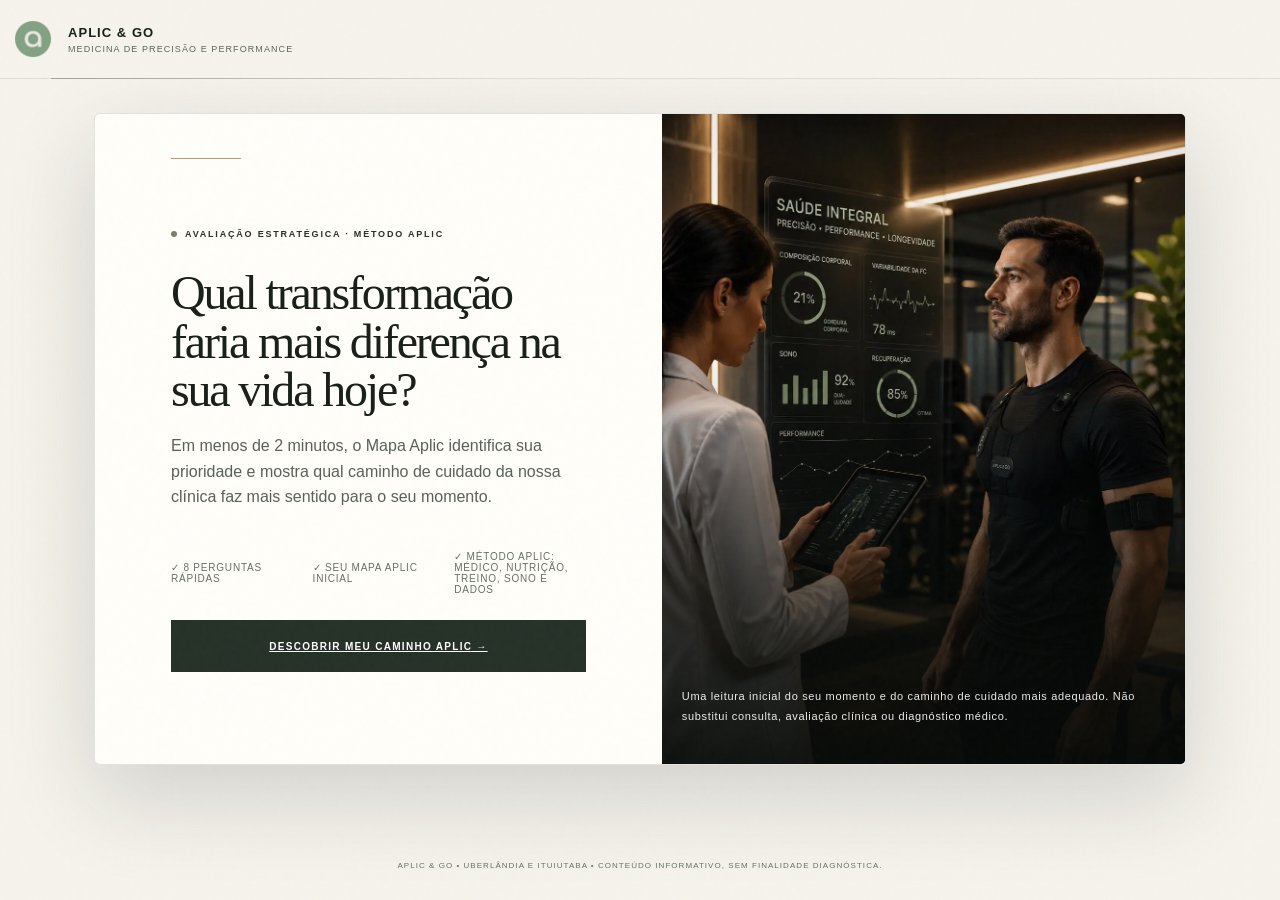
==== commit f6c00306: "feat(funis): alinha copy dos 2 funis ao PRD (voz por marca) Clinica: resultado/trust-row/whatsapp an" ====
--- a/clinica.html
+++ b/clinica.html
@@ -14,7 +14,6 @@
   <link rel="preload" href="/assets/hero-clinica-d.webp" as="image" type="image/webp" media="(min-width:960px)">
   <link rel="icon" href="/assets/aplic-mark.png" type="image/png">
 
-  <meta name="description" content="Avaliação estratégica de corpo, metabolismo, energia, performance e longevidade." />
   <style>
     :root{
       --olive:#6f7c5e;
@@ -1591,7 +1590,7 @@
           <div class="trust-row">
             <span>✓ 8 perguntas rápidas</span>
             <span>✓ Seu Mapa Aplic inicial</span>
-            <span>✓ Método integrado: médico, nutrição, treino e dados</span>
+            <span>✓ Método Aplic: médico, nutrição, treino, sono e dados</span>
           </div>
           <div>
             <a id="startAssessmentBtn" class="primary-btn" href="#questionScreen" role="button">Descobrir meu caminho Aplic →</a>
@@ -1887,9 +1886,17 @@
     ]
   },
   {
-    id:"pain", type:"dynamic",
-    title:"Qual situação melhor representa seu momento atual?",
-    subtitle:"Escolha o ponto que mais incomoda ou limita você."
+    id:"pain", type:"single",
+    title:"Qual dessas situações mais se aproxima do que você vive hoje?",
+    subtitle:"Escolha a que melhor representa seu principal desafio neste momento.",
+    options:[
+      ["corpo_disposicao","Percebi piora no corpo e na disposição"],
+      ["sono_estresse","Meu sono, estresse e rendimento estão se afetando"],
+      ["saude_composicao","Quero melhorar minha saúde e minha composição corporal"],
+      ["performance_longevidade","Quero ter mais performance hoje sem comprometer minha saúde no futuro"],
+      ["varias_areas","Sinto que várias áreas da minha saúde precisam de atenção"],
+      ["nao_sei","Não consigo identificar por onde devo começar"]
+    ]
   },
   {
     id:"impact", type:"range",
@@ -1924,14 +1931,14 @@
   },
   {
     id:"care", type:"single",
-    title:"Qual nível de acompanhamento faria mais sentido para você?",
+    title:"Como você imagina o acompanhamento ideal para você?",
     subtitle:"Essa resposta nos ajuda a compreender sua expectativa.",
     options:[
-      ["evaluation","Uma avaliação médica para entender meu cenário"],
-      ["plan","Um plano personalizado com revisões"],
-      ["multi","Um programa completo com equipe e acompanhamento"],
-      ["management","Gestão contínua da saúde, com dados e ajustes"],
-      ["unsure","Ainda não sei qual formato é o mais adequado"]
+      ["evaluation","Quero entender meu cenário primeiro"],
+      ["plan","Quero um plano personalizado com retornos pontuais"],
+      ["multi","Quero um programa estruturado para atingir um objetivo específico"],
+      ["management","Quero alguém acompanhando minha saúde de forma contínua"],
+      ["unsure","Ainda não sei qual faz mais sentido para mim"]
     ]
   },
   {
@@ -2075,7 +2082,6 @@
       }
       state.answers[id]=arr; renderQuestion();
     }else{
-      if(id==="goal" && state.answers.goal!==value) delete state.answers.pain; // troca de objetivo invalida a dor dependente (evita dado incompatível)
       state.answers[id]=value;
       document.querySelectorAll(".option").forEach(x=>{x.classList.remove("selected");x.setAttribute("aria-pressed","false");});
       b.classList.add("selected"); b.setAttribute("aria-pressed","true");
@@ -2212,25 +2218,25 @@
     body:{
       title:"Sua prioridade principal está em corpo e metabolismo.",
       intro:"Suas respostas mostram que a questão provavelmente vai além de uma meta isolada na balança.",
-      interpretation:"A condução tende a exigir uma leitura integrada de composição corporal, histórico de tentativas, manutenção, rotina e segurança médica.",
+      interpretation:"No Método Aplic, a condução integra composição corporal, histórico de tentativas, manutenção, rotina e segurança médica — o caminho de cuidado é montado a partir dessa leitura, não de uma ação isolada.",
       list:["Composição corporal e metabolismo","Estratégia de perda e preservação de massa magra","Plano de manutenção e acompanhamento contínuo"]
     },
     performance:{
       title:"Sua prioridade principal está em energia e performance.",
       intro:"Sua rotina parece exigir mais do que seu corpo e sua recuperação estão entregando neste momento.",
-      interpretation:"Energia, foco, sono, condicionamento e recuperação devem ser analisados em conjunto antes de definir qualquer estratégia.",
+      interpretation:"No Método Aplic, energia, foco, sono, condicionamento e recuperação são lidos em conjunto para desenhar o caminho de cuidado mais adequado ao seu momento.",
       list:["Sono e recuperação","Capacidade física e composição corporal","Marcadores clínicos e impacto da rotina"]
     },
     longevity:{
       title:"Sua prioridade principal está em longevidade e prevenção.",
       intro:"Você não está buscando apenas resolver um sintoma, mas construir saúde para os próximos anos.",
-      interpretation:"O próximo passo é transformar dados, histórico familiar, capacidade física e marcadores clínicos em prioridades acompanháveis.",
+      interpretation:"No Método Aplic, dados, histórico familiar, capacidade física e marcadores clínicos viram prioridades acompanháveis dentro de um caminho de cuidado contínuo.",
       list:["Risco metabólico e biomarcadores","Força, aptidão e autonomia","Estratégia contínua de prevenção"]
     },
     integrated:{
       title:"Seu cenário pede uma avaliação integrada.",
       intro:"Quando corpo, energia, sono e saúde futura se misturam, escolher uma solução isolada pode ser insuficiente.",
-      interpretation:"A prioridade é organizar o cenário, identificar os fatores de maior impacto e definir uma sequência de intervenção possível para sua rotina.",
+      interpretation:"O Método Aplic organiza o cenário, identifica os fatores de maior impacto e define a sequência do seu caminho de cuidado — na intensidade certa para a sua rotina.",
       list:["Hierarquia das prioridades","Integração entre corpo, rotina e marcadores","Acompanhamento com ajustes ao longo do processo"]
     }
   }[goal||"integrated"];
@@ -2245,7 +2251,7 @@
   qs("resultList").innerHTML=c.list.map(x=>`<li>${x}</li>`).join("");
   qs("scoreValue").textContent="✓";
   qs("scoreRing").style.background="conic-gradient(var(--olive) 360deg,#e4e8e0 0deg)";
-  const msg=`Olá, equipe Aplic & Go! Concluí minha Avaliação Estratégica (meu Mapa Aplic). Minha prioridade principal é ${LABELS.goal[lead.answers.goal]}. Meu nome é ${lead.name}.`;
+  const msg=`Olá, equipe Aplic & Go! Concluí minha Avaliação Estratégica (meu Mapa Aplic) e quero conhecer o caminho de cuidado que faz mais sentido pra mim. Minha prioridade principal é ${LABELS.goal[lead.answers.goal]}. Meu nome é ${lead.name}.`;
   qs("whatsappCta").href=`https://wa.me/${normalizeBR(CONFIG.WHATSAPP_NUMBER)}?text=${encodeURIComponent(msg)}`;
   setScreen("resultScreen");
 }
@@ -2299,10 +2305,6 @@
 function valueLabel(id,value){
   if(id==="unit")return {udi:"Uberlândia",itb:"Ituiutaba",remote:"Possibilidades remotas",unsure:"Ainda não sei"}[value]||value;
   const q=questions.find(x=>x.id===id);
-  if(id==="pain"){
-    const lead=getLeads().find(x=>x.id===currentLeadId);
-    const o=(painOptions[lead?.answers.goal]||[]).find(x=>x[0]===value);return o?.[1]||value;
-  }
   const o=q?.options?.find(x=>x[0]===value);return o?.[1]||value;
 }
 function listLabels(id,arr){return (arr||[]).map(v=>valueLabel(id,v)).join(", ")||"—"}
@@ -2363,7 +2365,6 @@
   downloadBlob(new Blob(["\ufeff"+csv],{type:"text/csv;charset=utf-8"}),"leads_aplic.csv");
 }
 function valueLabelForLead(l,id,value){
-  if(id==="pain"){const o=(painOptions[l.answers.goal]||[]).find(x=>x[0]===value);return o?.[1]||value}
   return valueLabel(id,value);
 }
 function listLabelsForLead(l,id,arr){return (arr||[]).map(v=>valueLabelForLead(l,id,v)).join(", ")}
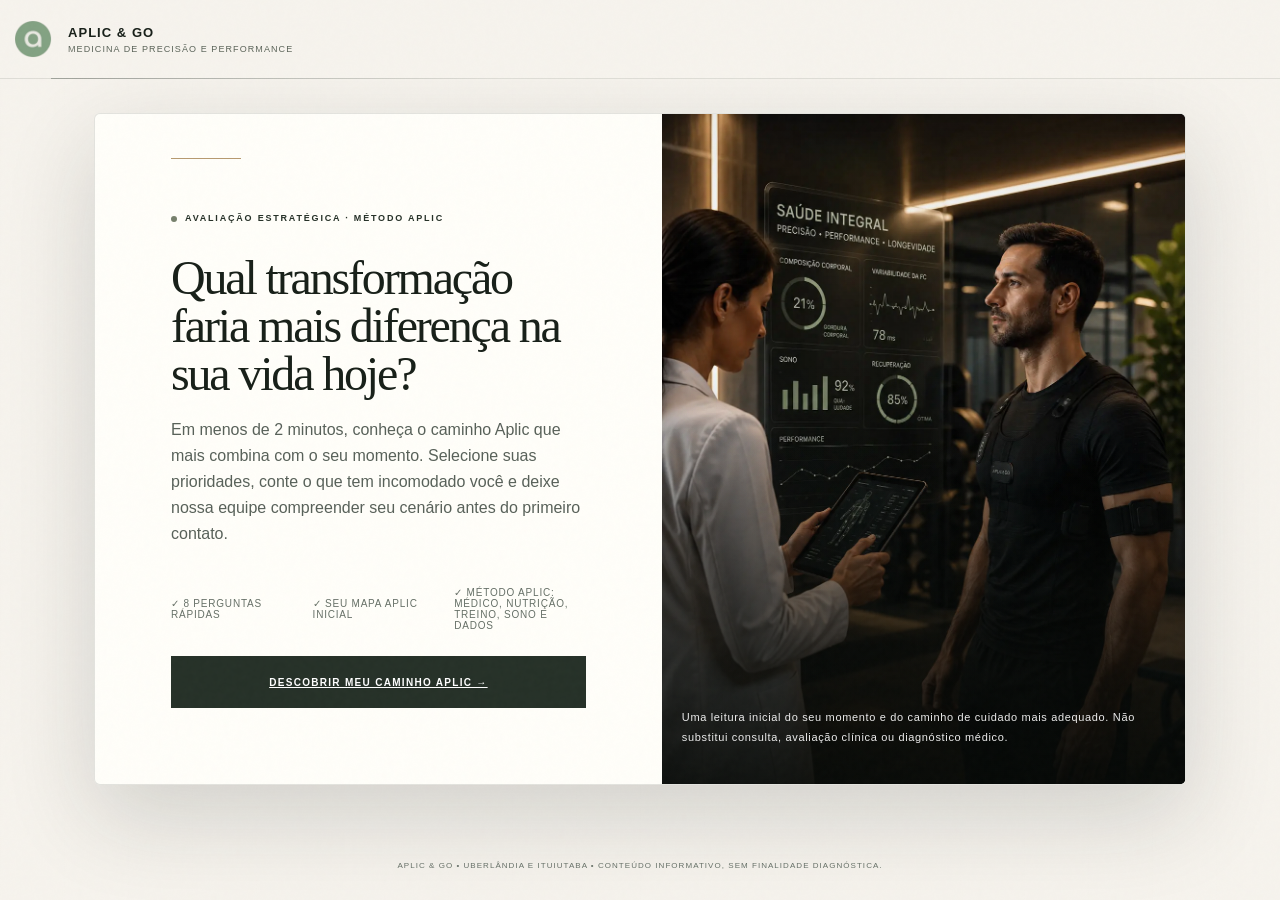
==== commit a2c64527: "feat(clinica+crm): funil amplo (7 protocolos) com queixas multiplas + motor de afinidade Funil clini" ====
--- a/clinica.html
+++ b/clinica.html
@@ -1559,6 +1559,25 @@
   background-repeat:no-repeat !important;
   box-shadow:none !important;
 }
+
+/* ===== Queixas: acordeão de categorias (múltipla seleção) ===== */
+.qgroups{display:flex;flex-direction:column;gap:10px}
+.qgroup{border:1px solid rgba(38,49,40,.15);background:rgba(255,254,250,.7)}
+.qgroup.has-sel{border-color:var(--olive)}
+.qgroup-head{width:100%;display:flex;align-items:center;gap:10px;padding:15px 16px;background:transparent;border:0;font:inherit;text-align:left;cursor:pointer}
+.qg-name{font-family:Georgia,"Times New Roman",serif;font-size:16px;color:var(--ink)}
+.qg-count{font-size:11px;color:var(--olive-dark);font-weight:700;letter-spacing:.02em}
+.qg-caret{margin-left:auto;color:var(--olive-dark);transition:transform .2s;font-size:13px}
+.qgroup.open .qg-caret{transform:rotate(180deg)}
+.qgroup-body{display:none;flex-wrap:wrap;gap:8px;padding:0 16px 16px}
+.qgroup.open .qgroup-body{display:flex}
+.qchip{border:1px solid rgba(38,49,40,.2);background:#fff;color:var(--ink);border-radius:0;padding:11px 14px;font:inherit;font-size:13px;line-height:1.3;text-align:left;cursor:pointer;transition:.12s;min-height:44px}
+.qchip:hover{border-color:var(--olive)}
+.qchip.on{border-color:var(--olive-dark);background:var(--olive-dark);color:#fff}
+.qchip.on::before{content:"✓ ";font-weight:700}
+/* Prioridade + unidade/prazo */
+.lp-block{margin-bottom:18px}
+.lp-lab{font-size:10px;text-transform:uppercase;letter-spacing:.12em;color:var(--olive-dark);font-weight:700;margin-bottom:9px}
 </style>
 </head>
 <body>
@@ -1586,7 +1605,7 @@
         <div class="hero-copy">
           <span class="eyebrow">Avaliação estratégica · Método Aplic</span>
           <h1>Qual transformação faria mais diferença na sua vida hoje?</h1>
-          <p class="lead">Em menos de 2 minutos, o Mapa Aplic identifica sua prioridade e mostra qual caminho de cuidado da nossa clínica faz mais sentido para o seu momento.</p>
+          <p class="lead">Em menos de 2 minutos, conheça o caminho Aplic que mais combina com o seu momento. Selecione suas prioridades, conte o que tem incomodado você e deixe nossa equipe compreender seu cenário antes do primeiro contato.</p>
           <div class="trust-row">
             <span>✓ 8 perguntas rápidas</span>
             <span>✓ Seu Mapa Aplic inicial</span>
@@ -1667,16 +1686,6 @@
               <input id="city" name="city" type="text" autocomplete="address-level2" required />
             </div>
 
-            <div class="field">
-              <label for="unit">Unidade ou formato preferido *</label>
-              <select id="unit" name="unit" required>
-                <option value="">Selecione</option>
-                <option value="udi">Uberlândia</option>
-                <option value="itb">Ituiutaba</option>
-                <option value="remote">Quero entender as possibilidades remotas</option>
-                <option value="unsure">Ainda não sei</option>
-              </select>
-            </div>
             <div class="field full">
               <label for="contactTime">Melhor período para contato *</label>
               <select id="contactTime" name="contactTime" required>
@@ -1829,137 +1838,141 @@
   QUEUE_KEY: "aplic_leads_clinica_queue_v1"
 };
 
-const LABELS = {
-  goal: {
-    body: "Corpo e metabolismo",
-    performance: "Energia e performance",
-    longevity: "Longevidade e prevenção",
-    integrated: "Transformação integrada"
-  }
+const PROTOCOLOS = {
+  burn_build:   { area:"Corpo e composição corporal" },
+  performa:     { area:"Energia e performance" },
+  longevity:    { area:"Prevenção e longevidade" },
+  lipedema:     { area:"Inchaço, pernas e circulação" },
+  hairglow:     { area:"Cabelo, pele e aparência" },
+  neurorecovery:{ area:"Sono, foco e equilíbrio mental" },
+  club:         { area:"Jornada integrada de saúde" }
 };
-
-const painOptions = {
-  body: [
-    ["weight","Ganho de peso ou dificuldade para emagrecer"],
-    ["abdomen","Gordura abdominal e composição corporal"],
-    ["muscle","Perda de massa muscular ou definição"],
-    ["regain","Efeito sanfona ou dificuldade de manutenção"],
-    ["medication","Uso de medicação sem acompanhamento estruturado"],
-    ["other","Mais de um desses pontos"]
-  ],
-  performance: [
-    ["fatigue","Cansaço frequente"],
-    ["focus","Queda de foco, clareza ou produtividade"],
-    ["training","Falta de disposição para treinar"],
-    ["recovery","Recuperação física lenta"],
-    ["sleep","Sono ruim ou não reparador"],
-    ["potential","Sensação de estar abaixo do próprio potencial"]
-  ],
-  longevity: [
-    ["prevention","Construir prevenção de forma estruturada"],
-    ["family","Histórico familiar ou preocupação com risco futuro"],
-    ["labs","Exames ou marcadores alterados"],
-    ["vitality","Preservar energia e vitalidade ao envelhecer"],
-    ["muscle","Manter força, massa muscular e autonomia"],
-    ["direction","Tenho dados, mas não uma estratégia clara"]
-  ],
-  integrated: [
-    ["multiple","Tenho várias prioridades ao mesmo tempo"],
-    ["body_energy","Corpo e energia pioraram juntos"],
-    ["stress_sleep","Estresse, sono e produtividade estão conectados"],
-    ["health_image","Quero cuidar da saúde sem abrir mão da imagem"],
-    ["prevention_performance","Quero performance hoje e saúde no futuro"],
-    ["direction","Não sei por onde começar"]
-  ]
-};
+const TRANSFORMACOES = [
+  ["corpo","Melhorar meu corpo e minha composição corporal", {burn_build:6}],
+  ["energia","Ter mais energia, rendimento e capacidade física", {performa:6}],
+  ["saude","Cuidar da saúde, prevenção e longevidade", {longevity:6}],
+  ["inchaco","Reduzir desconfortos, inchaço e alterações corporais", {lipedema:6}],
+  ["estetica","Melhorar cabelo, pele, unhas e aparência saudável", {hairglow:6}],
+  ["mental","Recuperar sono, foco, memória e equilíbrio mental", {neurorecovery:6}],
+  ["integrada","Organizar várias áreas da minha saúde ao mesmo tempo", {club:8}]
+];
+const QUEIXAS = [
+  { cat:"Corpo e metabolismo", items:[
+    ["gordura","Dificuldade para reduzir gordura", {burn_build:8, performa:1}],
+    ["peso","Ganho ou recuperação de peso", {burn_build:8, longevity:1}],
+    ["massa","Dificuldade para ganhar massa muscular", {burn_build:7, performa:3}],
+    ["flacidez","Flacidez ou perda de definição", {burn_build:6, hairglow:1}],
+    ["naoresponde","Meu corpo não responde como antes", {burn_build:5, longevity:3, performa:2}],
+    ["fome","Alterações frequentes de fome ou saciedade", {burn_build:5, neurorecovery:2, longevity:2}]
+  ]},
+  { cat:"Energia e performance", items:[
+    ["cansaco","Cansaço ou baixa disposição", {performa:6, neurorecovery:4, longevity:2}],
+    ["rendimento","Queda de rendimento físico", {performa:8, burn_build:2}],
+    ["recup","Dificuldade de recuperação após treinos", {performa:7, neurorecovery:3}],
+    ["forca","Perda de força ou condicionamento", {performa:6, burn_build:4}],
+    ["produtividade","Baixa produtividade ao longo do dia", {performa:5, neurorecovery:5}]
+  ]},
+  { cat:"Sono, mente e recuperação", items:[
+    ["sono","Sono leve ou não reparador", {neurorecovery:8, performa:4, longevity:3}],
+    ["estresse","Estresse elevado", {neurorecovery:8, performa:2, longevity:2}],
+    ["concentracao","Dificuldade de concentração", {neurorecovery:8, performa:2}],
+    ["memoria","Queda de memória", {neurorecovery:7, longevity:3}],
+    ["ansiedade","Ansiedade ou sensação de sobrecarga", {neurorecovery:8, longevity:1}],
+    ["irritabilidade","Irritabilidade ou oscilação emocional", {neurorecovery:7, longevity:1}]
+  ]},
+  { cat:"Lipedema e circulação", items:[
+    ["dorpernas","Dor ou sensibilidade nas pernas", {lipedema:10, longevity:2, burn_build:1}],
+    ["inchaco_q","Inchaço frequente", {lipedema:10, longevity:2, burn_build:1}],
+    ["pesopernas","Sensação de peso nas pernas", {lipedema:9, longevity:1}],
+    ["hematomas","Hematomas com facilidade", {lipedema:8, longevity:2}],
+    ["desproporcao","Desproporção entre tronco e membros inferiores", {lipedema:9, burn_build:2}],
+    ["gordurapernas","Gordura localizada resistente, principalmente nas pernas", {lipedema:8, burn_build:4, performa:1}]
+  ]},
+  { cat:"Cabelo, pele e unhas", items:[
+    ["queda","Queda de cabelo", {hairglow:10, longevity:2, neurorecovery:2}],
+    ["fios","Fios mais finos ou frágeis", {hairglow:9, longevity:1}],
+    ["volume","Redução de volume capilar", {hairglow:9}],
+    ["pele","Pele opaca ou ressecada", {hairglow:8, longevity:2}],
+    ["acne","Alterações de acne ou oleosidade", {hairglow:7}],
+    ["unhas","Unhas frágeis", {hairglow:7, longevity:1}],
+    ["cansada","Aparência cansada mesmo cuidando da rotina", {hairglow:5, neurorecovery:4, longevity:2}]
+  ]},
+  { cat:"Saúde e longevidade", items:[
+    ["historico","Histórico familiar que me preocupa", {longevity:8, burn_build:1}],
+    ["exames","Alterações em exames", {longevity:8, burn_build:1}],
+    ["prevenir","Quero prevenir problemas futuros", {longevity:8}],
+    ["autonomia","Quero envelhecer com autonomia", {longevity:7, performa:2, burn_build:1}],
+    ["dados","Quero compreender melhor meus dados de saúde", {longevity:8, club:2}],
+    ["gestao","Sinto que minha saúde precisa de uma gestão mais organizada", {longevity:6, club:6}]
+  ]},
+  { cat:"", items:[
+    ["naosei","Não consigo identificar exatamente o que está acontecendo", {club:3, longevity:2}]
+  ]}
+];
+const QUEIXA_LABEL={}, QUEIXA_PESOS={}, TRANSF_LABEL={}, TRANSF_PESOS={};
+QUEIXAS.forEach(g=>g.items.forEach(([k,l,pes])=>{ QUEIXA_LABEL[k]=l; QUEIXA_PESOS[k]=pes; }));
+TRANSFORMACOES.forEach(([k,l,pes])=>{ TRANSF_LABEL[k]=l; TRANSF_PESOS[k]=pes; });
+const LABELS = { goal: TRANSF_LABEL };  // compat com admin/CSV
 
 const questions = [
-  {
-    id:"goal", type:"single",
+  { id:"transformacao", type:"single",
     title:"Qual transformação faria mais diferença na sua vida hoje?",
     subtitle:"Escolha o caminho que melhor representa o que você busca com a Aplic.",
+    options: TRANSFORMACOES.map(t=>[t[0],t[1]]) },
+  { id:"queixas", type:"grouped", max:5,
+    title:"O que mais tem incomodado ou limitado você atualmente?",
+    subtitle:"Você pode selecionar mais de uma opção (até 5). Escolha tudo o que fizer parte do seu momento." },
+  { id:"principal", type:"priority",
+    title:"Entre o que você marcou, o que mais interfere na sua vida hoje?",
+    subtitle:"Isso ajuda a priorizar o seu cuidado." },
+  { id:"impact", type:"range",
+    title:"Quanto esse conjunto de questões afeta sua qualidade de vida?",
+    subtitle:"Considere sua rotina, confiança, disposição, sono, trabalho e capacidade física." },
+  { id:"attempts", type:"multi", max:6,
+    title:"O que você já tentou para melhorar essas questões?",
+    subtitle:"Pode marcar mais de uma.",
     options:[
-      ["body","Corpo e metabolismo","Peso, composição corporal, massa muscular e manutenção."],
-      ["performance","Energia e performance","Disposição, foco, sono, recuperação e capacidade física."],
-      ["longevity","Longevidade e prevenção","Biomarcadores, autonomia, prevenção e vitalidade."],
-      ["integrated","Mais de uma prioridade","Quando corpo, energia e saúde parecem fazer parte do mesmo cenário."]
-    ]
-  },
-  {
-    id:"pain", type:"single",
-    title:"Qual dessas situações mais se aproxima do que você vive hoje?",
-    subtitle:"Escolha a que melhor representa seu principal desafio neste momento.",
-    options:[
-      ["corpo_disposicao","Percebi piora no corpo e na disposição"],
-      ["sono_estresse","Meu sono, estresse e rendimento estão se afetando"],
-      ["saude_composicao","Quero melhorar minha saúde e minha composição corporal"],
-      ["performance_longevidade","Quero ter mais performance hoje sem comprometer minha saúde no futuro"],
-      ["varias_areas","Sinto que várias áreas da minha saúde precisam de atenção"],
-      ["nao_sei","Não consigo identificar por onde devo começar"]
-    ]
-  },
-  {
-    id:"impact", type:"range",
-    title:"Quanto isso afeta sua qualidade de vida hoje?",
-    subtitle:"Considere sua rotina, confiança, sono, produtividade e capacidade física."
-  },
-  {
-    id:"attempts", type:"multi3",
-    title:"O que você já tentou para melhorar isso?",
-    subtitle:"Escolha até três alternativas.",
-    options:[
-      ["diet","Mudanças alimentares ou dietas"],
-      ["training","Treinos ou atividade física"],
+      ["diet","Mudanças alimentares"],
+      ["training","Treino ou atividade física"],
       ["medication","Medicamentos"],
       ["supplements","Suplementação"],
-      ["medical","Acompanhamento médico ou nutricional"],
-      ["none","Ainda não fiz um tratamento estruturado"]
-    ]
-  },
-  {
-    id:"barrier", type:"single",
-    title:"O que mais dificultou manter um bom resultado?",
+      ["estetica","Tratamentos estéticos"],
+      ["medical","Acompanhamento médico"],
+      ["nutri","Acompanhamento nutricional"],
+      ["psico","Psicoterapia ou cuidado emocional"],
+      ["capilar","Tratamento capilar ou dermatológico"],
+      ["circulatorio","Drenagem, compressão ou cuidado circulatório"],
+      ["none","Ainda não fiz uma estratégia estruturada"]
+    ] },
+  { id:"barrier", type:"single",
+    title:"O que mais dificultou alcançar ou manter um bom resultado?",
     subtitle:"Nem sempre o problema é falta de esforço.",
     options:[
+      ["avaliacao","Faltou uma avaliação mais profunda"],
       ["strategy","Faltou uma estratégia personalizada"],
+      ["integrado","Os profissionais não trabalhavam de forma integrada"],
       ["followup","Faltou acompanhamento e ajuste"],
       ["routine","Minha rotina dificultou a constância"],
-      ["sideeffects","Tive desconfortos ou efeitos adversos"],
-      ["regain","Tive resultado, mas não consegui manter"],
-      ["unknown","Ainda não entendi o que está me limitando"]
-    ]
-  },
-  {
-    id:"care", type:"single",
+      ["regain","Tive melhora, mas o problema voltou"],
+      ["unknown","Ainda não entendi a origem do problema"]
+    ] },
+  { id:"metodo", type:"insight" },
+  { id:"care", type:"single",
     title:"Como você imagina o acompanhamento ideal para você?",
     subtitle:"Essa resposta nos ajuda a compreender sua expectativa.",
     options:[
-      ["evaluation","Quero entender meu cenário primeiro"],
+      ["evaluation","Quero entender meu cenário com profundidade"],
       ["plan","Quero um plano personalizado com retornos pontuais"],
-      ["multi","Quero um programa estruturado para atingir um objetivo específico"],
-      ["management","Quero alguém acompanhando minha saúde de forma contínua"],
-      ["unsure","Ainda não sei qual faz mais sentido para mim"]
-    ]
-  },
-  {
-    id:"start", type:"single",
-    title:"Quando você gostaria de começar?",
-    subtitle:"Isso define a velocidade ideal do contato da equipe.",
-    options:[
-      ["asap","O mais breve possível"],
-      ["15d","Nos próximos 15 dias"],
-      ["30to60","Nos próximos 30 a 60 dias"],
-      ["exploring","Estou apenas conhecendo as possibilidades"]
-    ]
-  },
-  {
-    id:"priority", type:"range5",
-    title:"Qual é sua prioridade para resolver isso?",
-    subtitle:"1 significa baixa prioridade agora. 5 significa que você quer agir rapidamente."
-  }
+      ["multi","Quero um programa estruturado para um objetivo específico"],
+      ["management","Quero uma gestão contínua e integrada da minha saúde"],
+      ["unsure","Ainda não sei qual caminho faz mais sentido"]
+    ] },
+  { id:"local", type:"localprazo",
+    title:"Onde e quando você gostaria de começar?",
+    subtitle:"Assim a equipe já chega no ritmo e na unidade certos." }
 ];
 
-let state = { step:0, answers:{impact:5, priority:3}, utm:{} };
+let state = { step:0, answers:{impact:5, queixas:[]}, utm:{} };
 let currentLeadId = null;
 
 function qs(id){return document.getElementById(id)}
@@ -1990,7 +2003,7 @@
 }
 function renderQuestion(){
   const q=questions[state.step];
-  const pct=Math.round((state.step/(questions.length+1))*100);
+  const pct=Math.round(((state.step+1)/(questions.length+1))*100);
   qs("progressBar").style.width=pct+"%";
   qs("progressText").textContent=`Etapa ${state.step+1} de ${questions.length+1}`;
   qs("questionStep").textContent=`Etapa ${state.step+1}`;
@@ -2006,62 +2019,94 @@
   if(q.type==="single"){
     box.className="options two";
     q.options.forEach((o,i)=>box.appendChild(optionButton(q.id,o[0],o[1],o[2],String(i+1))));
-  } else if(q.type==="dynamic"){
+  } else if(q.type==="multi"){
     box.className="options two";
-    const list=painOptions[state.answers.goal]||painOptions.integrated;
-    list.forEach((o,i)=>box.appendChild(optionButton(q.id,o[0],o[1],"",String(i+1))));
-  } else if(q.type==="multi" || q.type==="multi3"){
-    box.className="options two";
-    q.options.forEach((o,i)=>box.appendChild(optionButton(q.id,o[0],o[1],"",String(i+1),true,q.type==="multi3"?3:99)));
-  } else if(q.type==="range" || q.type==="range5"){
-    const min=q.type==="range5"?1:0, max=q.type==="range5"?5:10;
-    const value=state.answers[q.id]??(q.type==="range5"?3:5);
+    q.options.forEach((o,i)=>box.appendChild(optionButton(q.id,o[0],o[1],"",String(i+1),true,q.max||99)));
+  } else if(q.type==="grouped"){
+    renderGrouped(q, box);
+  } else if(q.type==="priority"){
+    renderPriority(q, box);
+  } else if(q.type==="localprazo"){
+    renderLocalPrazo(q, box);
+  } else if(q.type==="range"){
+    const value=state.answers[q.id]??5;
     box.className="";
     box.innerHTML=`
       <div class="range-box">
         <div id="rangeValue" class="range-value">${value}</div>
-        <input id="rangeInput" type="range" min="${min}" max="${max}" step="1" value="${value}" aria-labelledby="questionTitle">
-        <div class="range-labels"><span>${q.type==="range5"?"Baixa prioridade":"Quase não interfere"}</span><span>${q.type==="range5"?"Quero agir agora":"Interfere intensamente"}</span></div>
+        <input id="rangeInput" type="range" min="0" max="10" step="1" value="${value}" aria-labelledby="questionTitle">
+        <div class="range-labels"><span>Quase não interfere</span><span>Interfere intensamente</span></div>
       </div>`;
-    const _mx=max, setVT=v=>qs("rangeInput").setAttribute("aria-valuetext",`${v} de ${_mx}`);
+    const setVT=v=>qs("rangeInput").setAttribute("aria-valuetext",`${v} de 10`);
     setVT(value);
-    qs("rangeInput").addEventListener("input",e=>{
-      state.answers[q.id]=Number(e.target.value); qs("rangeValue").textContent=e.target.value; setVT(e.target.value);
+    qs("rangeInput").addEventListener("input",e=>{ state.answers[q.id]=Number(e.target.value); qs("rangeValue").textContent=e.target.value; setVT(e.target.value); });
+  }
+  renderMicroInsight(q.id);
+}
+// ---- Queixas: categorias expansíveis (acordeão), múltipla seleção (até q.max) ----
+function renderGrouped(q, box){
+  box.className="qgroups";
+  const chosen=()=> state.answers[q.id]||[];
+  QUEIXAS.forEach((g,gi)=>{
+    const wrap=document.createElement("div"); wrap.className="qgroup"; if(gi===0) wrap.classList.add("open");
+    const head=document.createElement("button"); head.type="button"; head.className="qgroup-head";
+    head.innerHTML=`<span class="qg-name">${g.cat||"Outro"}</span><span class="qg-count"></span><span class="qg-caret">▾</span>`;
+    head.onclick=()=> wrap.classList.toggle("open");
+    const body=document.createElement("div"); body.className="qgroup-body";
+    g.items.forEach(([k,l])=>{
+      const b=document.createElement("button"); b.type="button"; b.className="qchip";
+      if(chosen().includes(k)) b.classList.add("on");
+      b.setAttribute("aria-pressed", chosen().includes(k)?"true":"false");
+      b.textContent=l;
+      b.onclick=()=>{
+        let arr=chosen();
+        if(arr.includes(k)) arr=arr.filter(x=>x!==k);
+        else{ if(arr.length>=(q.max||99)){ showToast(`Selecione até ${q.max} opções.`); return; } arr=arr.concat(k); }
+        state.answers[q.id]=arr;
+        const on=arr.includes(k); b.classList.toggle("on",on); b.setAttribute("aria-pressed",on?"true":"false");
+        updateCounts();
+      };
+      body.appendChild(b);
     });
-  }
-  renderMicroInsight(q.id);
+    wrap.appendChild(head); wrap.appendChild(body); box.appendChild(wrap);
+  });
+  function updateCounts(){
+    box.querySelectorAll(".qgroup").forEach((wrap,gi)=>{
+      const c=QUEIXAS[gi].items.filter(it=>chosen().includes(it[0])).length;
+      wrap.querySelector(".qg-count").textContent = c? `${c} selecionada${c>1?"s":""}` : "";
+      wrap.classList.toggle("has-sel", c>0);
+    });
+  }
+  updateCounts();
+}
+// ---- Prioridade: escolha única ENTRE as queixas marcadas ----
+function renderPriority(q, box){
+  const sel=state.answers.queixas||[];
+  if(!sel.length){ box.className=""; box.innerHTML=`<div class="micro-insight">Volte uma etapa e marque ao menos uma queixa.</div>`; return; }
+  box.className="options";
+  sel.forEach((k,i)=> box.appendChild(optionButton(q.id, k, QUEIXA_LABEL[k]||k, "", String(i+1))));
+}
+// ---- Unidade + prazo numa tela ----
+function renderLocalPrazo(q, box){
+  box.className="lp";
+  const uOpts=[["udi","Uberlândia"],["itb","Ituiutaba"],["remote","Quero entender possibilidades remotas"],["unsure","Ainda não sei"]];
+  const pOpts=[["asap","O mais breve possível"],["15d","Nos próximos 15 dias"],["30to60","Nos próximos 30 a 60 dias"],["exploring","Estou apenas conhecendo"]];
+  const grp=(lab,name,opts,cur)=>`<div class="lp-block"><div class="lp-lab">${lab}</div><div class="options">${opts.map(o=>`<button type="button" class="option lp-opt${o[0]===cur?" selected":""}" data-n="${name}" data-v="${o[0]}"><div class="option-icon">${o[0]===cur?"✓":"·"}</div><div><strong>${o[1]}</strong></div></button>`).join("")}</div></div>`;
+  box.innerHTML = grp("Unidade","unidade",uOpts,state.answers.unidade) + grp("Prazo para começar","prazo",pOpts,state.answers.prazo);
+  box.querySelectorAll(".lp-opt").forEach(b=>b.onclick=()=>{
+    const n=b.dataset.n; state.answers[n]=b.dataset.v;
+    box.querySelectorAll(`.lp-opt[data-n="${n}"]`).forEach(x=>{ x.classList.remove("selected"); x.querySelector(".option-icon").textContent="·"; });
+    b.classList.add("selected"); b.querySelector(".option-icon").textContent="✓";
+  });
 }
 
 function renderMicroInsight(id){
-  const el=qs("questionInsight");
-  if(!el)return;
-  const goal=state.answers.goal||"integrated";
+  const el=qs("questionInsight"); if(!el) return;
   let content="";
-
-  if(id==="impact"){
-    content="<strong>Uma leitura importante:</strong> o quanto isso limita sua vida costuma ser mais relevante do que observar apenas um número isolado na balança ou em um exame.";
-  }
-
-  if(id==="attempts"){
-    const evidence={
-      body:'<strong>Evidência em 10 segundos:</strong> estudos de extensão mostram que a manutenção do peso precisa ser planejada desde o início; sem continuidade, parte relevante do resultado pode ser recuperada. <a href="https://pubmed.ncbi.nlm.nih.gov/35441470/" target="_blank" rel="noopener">Ver referência</a>.',
-      performance:'<strong>Evidência em 10 segundos:</strong> em um ensaio clínico, ampliar o tempo de sono reduziu a ingestão energética em adultos que dormiam pouco. Recuperação também faz parte da estratégia. <a href="https://pubmed.ncbi.nlm.nih.gov/35129580/" target="_blank" rel="noopener">Ver referência</a>.',
-      longevity:'<strong>Evidência em 10 segundos:</strong> maior aptidão cardiorrespiratória apresenta associação consistente com menor risco de mortalidade e doenças crônicas. Capacidade física também é um dado de saúde. <a href="https://pubmed.ncbi.nlm.nih.gov/38599681/" target="_blank" rel="noopener">Ver referência</a>.',
-      integrated:'<strong>Uma visão integrada:</strong> corpo, sono, energia e capacidade física não evoluem de forma independente. Identificar a prioridade e a sequência correta costuma ser mais útil do que acumular ações isoladas.'
-    };
-    content=evidence[goal];
-  }
-
-  if(id==="care"){
-    content="<strong>Mais não significa melhor.</strong> No Método Aplic, o valor está em integrar médico, nutrição, treino, sono e dados na intensidade certa para o seu momento — não em acumular protocolos isolados.";
-  }
-
-  if(id==="priority"){
-    content="<strong>Seu Mapa Aplic já está quase pronto.</strong> Até aqui entendemos sua prioridade, o impacto na rotina, suas tentativas e o nível de acompanhamento que faz sentido para você.";
-  }
-
-  el.innerHTML=content;
-  el.classList.toggle("hidden",!content);
+  if(id==="queixas") content="<strong>Pode marcar mais de uma.</strong> Sinais de áreas diferentes ajudam nossa equipe a enxergar o conjunto, não só um sintoma isolado.";
+  else if(id==="impact") content="<strong>Uma leitura importante:</strong> o quanto isso limita sua vida costuma dizer mais do que um número isolado na balança ou num exame.";
+  else if(id==="care") content="<strong>Mais não significa melhor.</strong> No Método Aplic, o valor está em integrar avaliação, nutrição, treino, sono e dados na intensidade certa para o seu momento.";
+  el.innerHTML=content; el.classList.toggle("hidden", !content);
 }
 
 function optionButton(id,value,title,subtitle,icon,multi=false,max=99){
@@ -2091,43 +2136,22 @@
   return b;
 }
 function renderInsight(){
-  const goal=state.answers.goal||"integrated";
-  const data={
-    body:{
-      title:"Perder peso e sustentar o resultado são problemas diferentes.",
-      text:"Na extensão do STEP 1, participantes que interromperam a semaglutida 2,4 mg recuperaram, em média, cerca de dois terços do peso perdido ao longo do ano seguinte. O dado reforça a importância de planejar manutenção, comportamento, composição corporal e acompanhamento — não apenas a fase de perda.",
-      source:'Wilding et al., 2022. <a href="https://pubmed.ncbi.nlm.nih.gov/35441470/" target="_blank" rel="noopener">PubMed 35441470</a>. O resultado de um estudo não determina a conduta individual.'
-    },
-    performance:{
-      title:"Sono não é apenas descanso. É parte da estratégia metabólica.",
-      text:"Em um ensaio clínico com adultos com sobrepeso e sono habitualmente curto, a extensão do sono reduziu a ingestão energética em condições de vida real. Para quem exige produtividade e composição corporal, ignorar o sono pode limitar o resultado.",
-      source:'Tasali et al., 2022. <a href="https://pubmed.ncbi.nlm.nih.gov/35129580/" target="_blank" rel="noopener">PubMed 35129580</a>. Associação e resposta individual devem ser interpretadas clinicamente.'
-    },
-    longevity:{
-      title:"Capacidade física é um marcador clínico, não apenas esportivo.",
-      text:"Uma revisão de 2024 encontrou evidência consistente de que maior aptidão cardiorrespiratória está associada a menor risco de mortalidade e de diferentes condições crônicas. Longevidade exige transformar capacidade física em algo mensurável e acompanhável.",
-      source:'Lang et al., 2024. <a href="https://pubmed.ncbi.nlm.nih.gov/38599681/" target="_blank" rel="noopener">PubMed 38599681</a>. Associação não equivale a diagnóstico individual.'
-    },
-    integrated:{
-      title:"O que parece um conjunto de sintomas pode exigir uma leitura integrada.",
-      text:"Corpo, sono, capacidade física, ingestão alimentar e metabolismo não evoluem de forma independente. Estudos sobre manutenção de peso, sono e aptidão cardiorrespiratória mostram por que decisões isoladas podem ser insuficientes quando o objetivo é resultado sustentável e saúde futura.",
-      source:'Referências: <a href="https://pubmed.ncbi.nlm.nih.gov/35441470/" target="_blank" rel="noopener">STEP 1 extensão</a> • <a href="https://pubmed.ncbi.nlm.nih.gov/35129580/" target="_blank" rel="noopener">Extensão do sono</a> • <a href="https://pubmed.ncbi.nlm.nih.gov/38599681/" target="_blank" rel="noopener">Aptidão cardiorrespiratória</a>.'
-    }
-  }[goal];
-  qs("insightTitle").textContent=data.title;
-  qs("insightText").textContent=data.text;
-  qs("insightSource").innerHTML=data.source;
-  const pct=Math.round((state.step/(questions.length+1))*100);
+  qs("insightTitle").textContent="Quando diferentes sinais aparecem juntos, olhar para um só pode não bastar.";
+  qs("insightText").textContent="O Método Aplic integra avaliação médica, nutrição, exercício, tecnologias, acompanhamento e ajustes contínuos de acordo com cada momento. O objetivo não é encaixar você em um protocolo, mas compreender quais áreas precisam de prioridade e qual jornada pode fazer mais sentido.";
+  qs("insightSource").innerHTML="";
+  const pct=Math.round(((state.step+1)/(questions.length+1))*100);
   qs("progressBar").style.width=pct+"%";
   qs("progressText").textContent=`Etapa ${state.step+1} de ${questions.length+1}`;
   setScreen("insightScreen");
 }
 function validateCurrent(){
   const q=questions[state.step];
-  if(q.type==="insight"||q.type==="range"||q.type==="range5")return true;
+  if(q.type==="insight"||q.type==="range")return true;
+  if(q.type==="localprazo"){ if(!state.answers.unidade||!state.answers.prazo){ showToast("Escolha a unidade e o prazo."); return false; } return true; }
   const v=state.answers[q.id];
-  if((q.type==="multi"||q.type==="multi3") && (!Array.isArray(v)||v.length===0)){showToast("Selecione ao menos uma opção.");return false}
-  if(!v){showToast("Selecione uma opção para continuar.");return false}
+  if(q.type==="grouped"||q.type==="multi"){ if(!Array.isArray(v)||!v.length){ showToast("Selecione ao menos uma opção."); return false; } return true; }
+  if(q.type==="priority"){ if(!v||!(state.answers.queixas||[]).includes(v)){ showToast("Escolha o que mais interfere hoje."); return false; } return true; }
+  if(!v){ showToast("Selecione uma opção para continuar."); return false; }
   return true;
 }
 function nextStep(){
@@ -2149,18 +2173,32 @@
 function computeScore(a){
   let s=0;
   s+=(Number(a.impact)||0)*2.5;
-  s+=Math.min(((a.attempts||[]).filter(x=>x!=="none").length)*2,6);
-  s+=({strategy:5,followup:7,routine:4,sideeffects:5,regain:8,unknown:3}[a.barrier]||0);
+  s+=Math.min((a.queixas||[]).length*1.5,8);
+  s+=Math.min(((a.attempts||[]).filter(x=>x!=="none").length)*1.5,6);
+  s+=({avaliacao:4,strategy:5,integrado:5,followup:7,routine:4,regain:8,unknown:3}[a.barrier]||0);
   s+=({evaluation:4,plan:10,multi:15,management:18,unsure:3}[a.care]||0);
-  s+=({asap:18,"15d":14,"30to60":8,exploring:1}[a.start]||0);
-  s+=(Number(a.priority)||0)*4;
-  s+=({udi:5,itb:5,remote:2,unsure:1}[a.unit]||0);
+  s+=({asap:18,"15d":14,"30to60":8,exploring:1}[a.prazo]||0);
+  s+=({udi:5,itb:5,remote:2,unsure:1}[a.unidade]||0);
   return Math.max(0,Math.min(100,Math.round(s)));
 }
+function computeAffinity(a){
+  const sc={burn_build:0,performa:0,longevity:0,lipedema:0,hairglow:0,neurorecovery:0,club:0};
+  const add=w=>{ for(const k in (w||{})) sc[k]=(sc[k]||0)+w[k]; };
+  add(TRANSF_PESOS[a.transformacao]);
+  (a.queixas||[]).forEach(q=> add(QUEIXA_PESOS[q]));
+  if(a.principal){ const pp=QUEIXA_PESOS[a.principal]||{}; const half={}; for(const k in pp) half[k]=Math.round(pp[k]*0.5); add(half); }
+  // ranking dos protocolos ESPECÍFICOS (club fica de fora — é indicação de jornada integrada)
+  const ranked=Object.entries(sc).filter(([k,v])=>k!=="club"&&v>0).sort((x,y)=>y[1]-x[1]);
+  const relev=ranked.filter(([k,v])=>v>=6).length;
+  const integrada=relev>=3;
+  if(integrada) sc.club += relev*2;   // reforça a indicação de Club, sem entrar no ranking exibido
+  return { scores:sc, ranked, integrada, club:sc.club,
+    principal: ranked[0]?ranked[0][0]:null, secundaria: ranked[1]?ranked[1][0]:null, complementar: ranked[2]?ranked[2][0]:null };
+}
 function classification(score){return score>=70?"A":score>=50?"B":"C"}
-function initialInternalPriority(score,start,impact){
-  if(score>=70 || start==="asap" || impact>=9)return"Alta";
-  if(score>=50 || start==="15d")return"Média";
+function initialInternalPriority(score,prazo,impact){
+  if(score>=70 || prazo==="asap" || impact>=9)return"Alta";
+  if(score>=50 || prazo==="15d")return"Média";
   return"Baixa";
 }
 function uuid(){return crypto?.randomUUID?crypto.randomUUID():"lead_"+Date.now()+"_"+Math.random().toString(16).slice(2)}
@@ -2195,8 +2233,8 @@
   e.preventDefault();
   const f=new FormData(e.target);
   const answers={...state.answers};
-  answers.unit=f.get("unit");
   const score=computeScore(answers);
+  const afin=computeAffinity(answers);
   const lead={
     id:uuid(),createdAt:new Date().toISOString(),
     source:CONFIG.SOURCE,funnel:CONFIG.FUNNEL,
@@ -2204,54 +2242,36 @@
     whatsapp:normalizeBR(f.get("whatsapp")),instagram:(f.get("instagram")||"").trim(),
     email:(f.get("email")||"").trim(),city:f.get("city").trim(),contactTime:f.get("contactTime"),
     answers,score,class:classification(score),
-    internalPriority:initialInternalPriority(score,answers.start,answers.impact),
+    internalPriority:initialInternalPriority(score,answers.prazo,answers.impact),
+    afinidade:{ principal:afin.principal, secundaria:afin.secundaria, complementar:afin.complementar, integrada:afin.integrada, club:afin.club, scores:afin.scores },
+    labels:{ transformacao:TRANSF_LABEL[answers.transformacao]||"", queixas:(answers.queixas||[]).map(k=>QUEIXA_LABEL[k]||k), principal:QUEIXA_LABEL[answers.principal]||"" },
     status:"Novo",owner:"",nextAction:"",notes:"",
     utm:state.utm
   };
-  const leads=getLeads();leads.unshift(lead);saveLeads(leads);   // backup local
+  const leads=getLeads();leads.unshift(lead);saveLeads(leads);
   currentLeadId=lead.id;
-  showResult(lead);                                              // mostra o resultado já
-  sendLead(lead);                                                // envia ao sistema Aplic (enfileira se falhar)
-}
-function resultCopy(goal){
-  return {
-    body:{
-      title:"Sua prioridade principal está em corpo e metabolismo.",
-      intro:"Suas respostas mostram que a questão provavelmente vai além de uma meta isolada na balança.",
-      interpretation:"No Método Aplic, a condução integra composição corporal, histórico de tentativas, manutenção, rotina e segurança médica — o caminho de cuidado é montado a partir dessa leitura, não de uma ação isolada.",
-      list:["Composição corporal e metabolismo","Estratégia de perda e preservação de massa magra","Plano de manutenção e acompanhamento contínuo"]
-    },
-    performance:{
-      title:"Sua prioridade principal está em energia e performance.",
-      intro:"Sua rotina parece exigir mais do que seu corpo e sua recuperação estão entregando neste momento.",
-      interpretation:"No Método Aplic, energia, foco, sono, condicionamento e recuperação são lidos em conjunto para desenhar o caminho de cuidado mais adequado ao seu momento.",
-      list:["Sono e recuperação","Capacidade física e composição corporal","Marcadores clínicos e impacto da rotina"]
-    },
-    longevity:{
-      title:"Sua prioridade principal está em longevidade e prevenção.",
-      intro:"Você não está buscando apenas resolver um sintoma, mas construir saúde para os próximos anos.",
-      interpretation:"No Método Aplic, dados, histórico familiar, capacidade física e marcadores clínicos viram prioridades acompanháveis dentro de um caminho de cuidado contínuo.",
-      list:["Risco metabólico e biomarcadores","Força, aptidão e autonomia","Estratégia contínua de prevenção"]
-    },
-    integrated:{
-      title:"Seu cenário pede uma avaliação integrada.",
-      intro:"Quando corpo, energia, sono e saúde futura se misturam, escolher uma solução isolada pode ser insuficiente.",
-      interpretation:"O Método Aplic organiza o cenário, identifica os fatores de maior impacto e define a sequência do seu caminho de cuidado — na intensidade certa para a sua rotina.",
-      list:["Hierarquia das prioridades","Integração entre corpo, rotina e marcadores","Acompanhamento com ajustes ao longo do processo"]
-    }
-  }[goal||"integrated"];
+  showResult(lead);
+  sendLead(lead);
 }
 function showResult(lead){
-  const c=resultCopy(lead.answers.goal);
+  const a=lead.answers, afin=computeAffinity(a);
+  const areaOf=k=> (PROTOCOLOS[k]&&PROTOCOLOS[k].area)||"";
+  const prin=afin.principal?areaOf(afin.principal):"Saúde integrada";
+  const rel=[afin.secundaria,afin.complementar].filter(Boolean).map(areaOf);
   qs("progressBar").style.width="100%";
   qs("progressText").textContent="Avaliação concluída";
-  qs("resultTitle").textContent=c.title;
-  qs("resultIntro").textContent=c.intro;
-  qs("resultInterpretation").textContent=c.interpretation;
-  qs("resultList").innerHTML=c.list.map(x=>`<li>${x}</li>`).join("");
+  qs("resultTitle").textContent = afin.integrada ? "Seu Mapa Aplic aponta para uma jornada integrada." : ("Sua prioridade principal está em "+prin.toLowerCase()+".");
+  qs("resultIntro").textContent = afin.integrada
+    ? "Suas respostas indicam que mais de uma área pode estar influenciando o seu momento — uma leitura integrada tende a ajudar mais do que tratar um ponto isolado."
+    : "Suas respostas ajudam a organizar por onde o seu cuidado pode começar com mais impacto.";
+  qs("resultInterpretation").textContent = "Uma avaliação integrada pode ajudar a compreender as conexões entre seus sintomas, sua rotina e seus objetivos, e a definir qual jornada de cuidado faz mais sentido para você.";
+  const list=["Prioridade principal: "+prin];
+  if(rel.length) list.push("Áreas relacionadas: "+rel.join(" · "));
+  list.push(afin.integrada ? "Possível caminho: uma jornada de avaliação e acompanhamento integrada" : "Possível caminho: avaliação orientada para a sua prioridade, com acompanhamento");
+  qs("resultList").innerHTML=list.map(x=>`<li>${x}</li>`).join("");
   qs("scoreValue").textContent="✓";
   qs("scoreRing").style.background="conic-gradient(var(--olive) 360deg,#e4e8e0 0deg)";
-  const msg=`Olá, equipe Aplic & Go! Concluí minha Avaliação Estratégica (meu Mapa Aplic) e quero conhecer o caminho de cuidado que faz mais sentido pra mim. Minha prioridade principal é ${LABELS.goal[lead.answers.goal]}. Meu nome é ${lead.name}.`;
+  const msg=`Olá, equipe Aplic & Go! Concluí minha Avaliação Estratégica (meu Mapa Aplic) e quero conhecer o caminho de cuidado que faz mais sentido pra mim. Minha prioridade é ${prin}. Meu nome é ${lead.name}.`;
   qs("whatsappCta").href=`https://wa.me/${normalizeBR(CONFIG.WHATSAPP_NUMBER)}?text=${encodeURIComponent(msg)}`;
   setScreen("resultScreen");
 }
